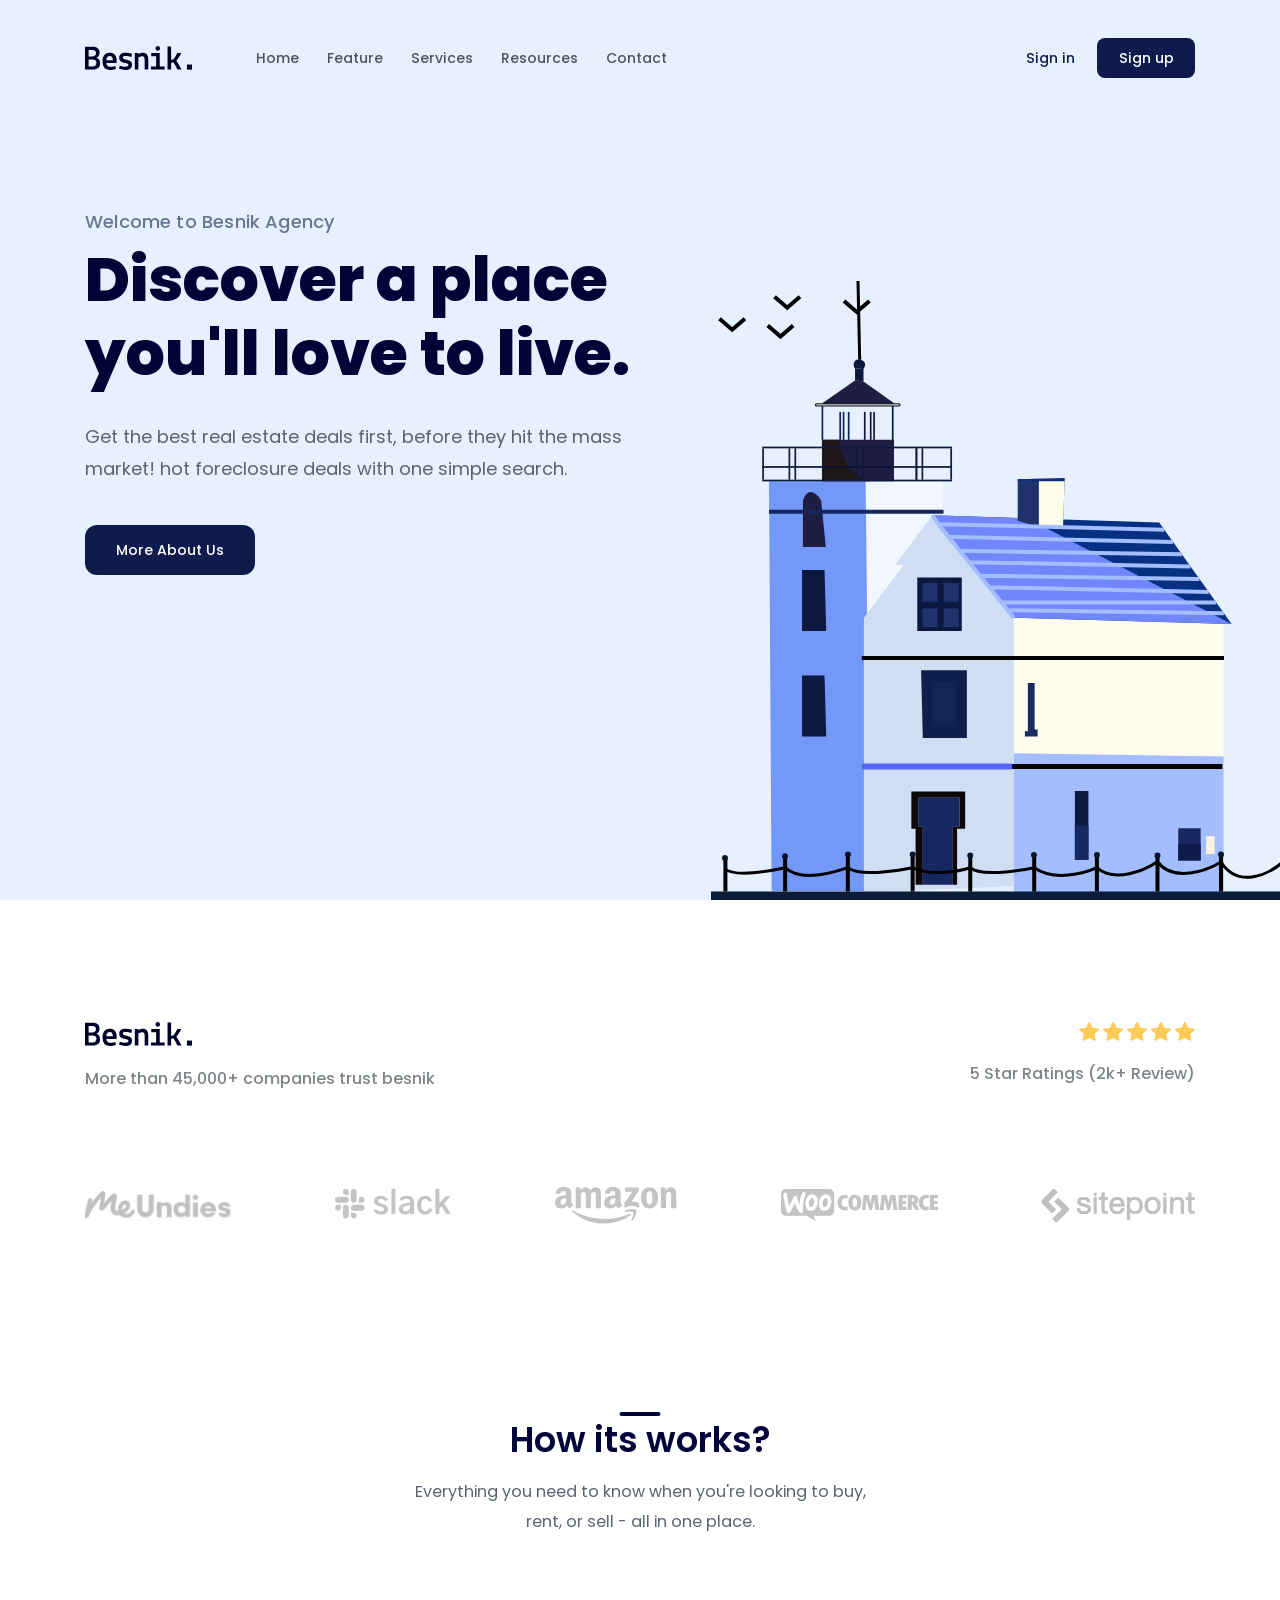
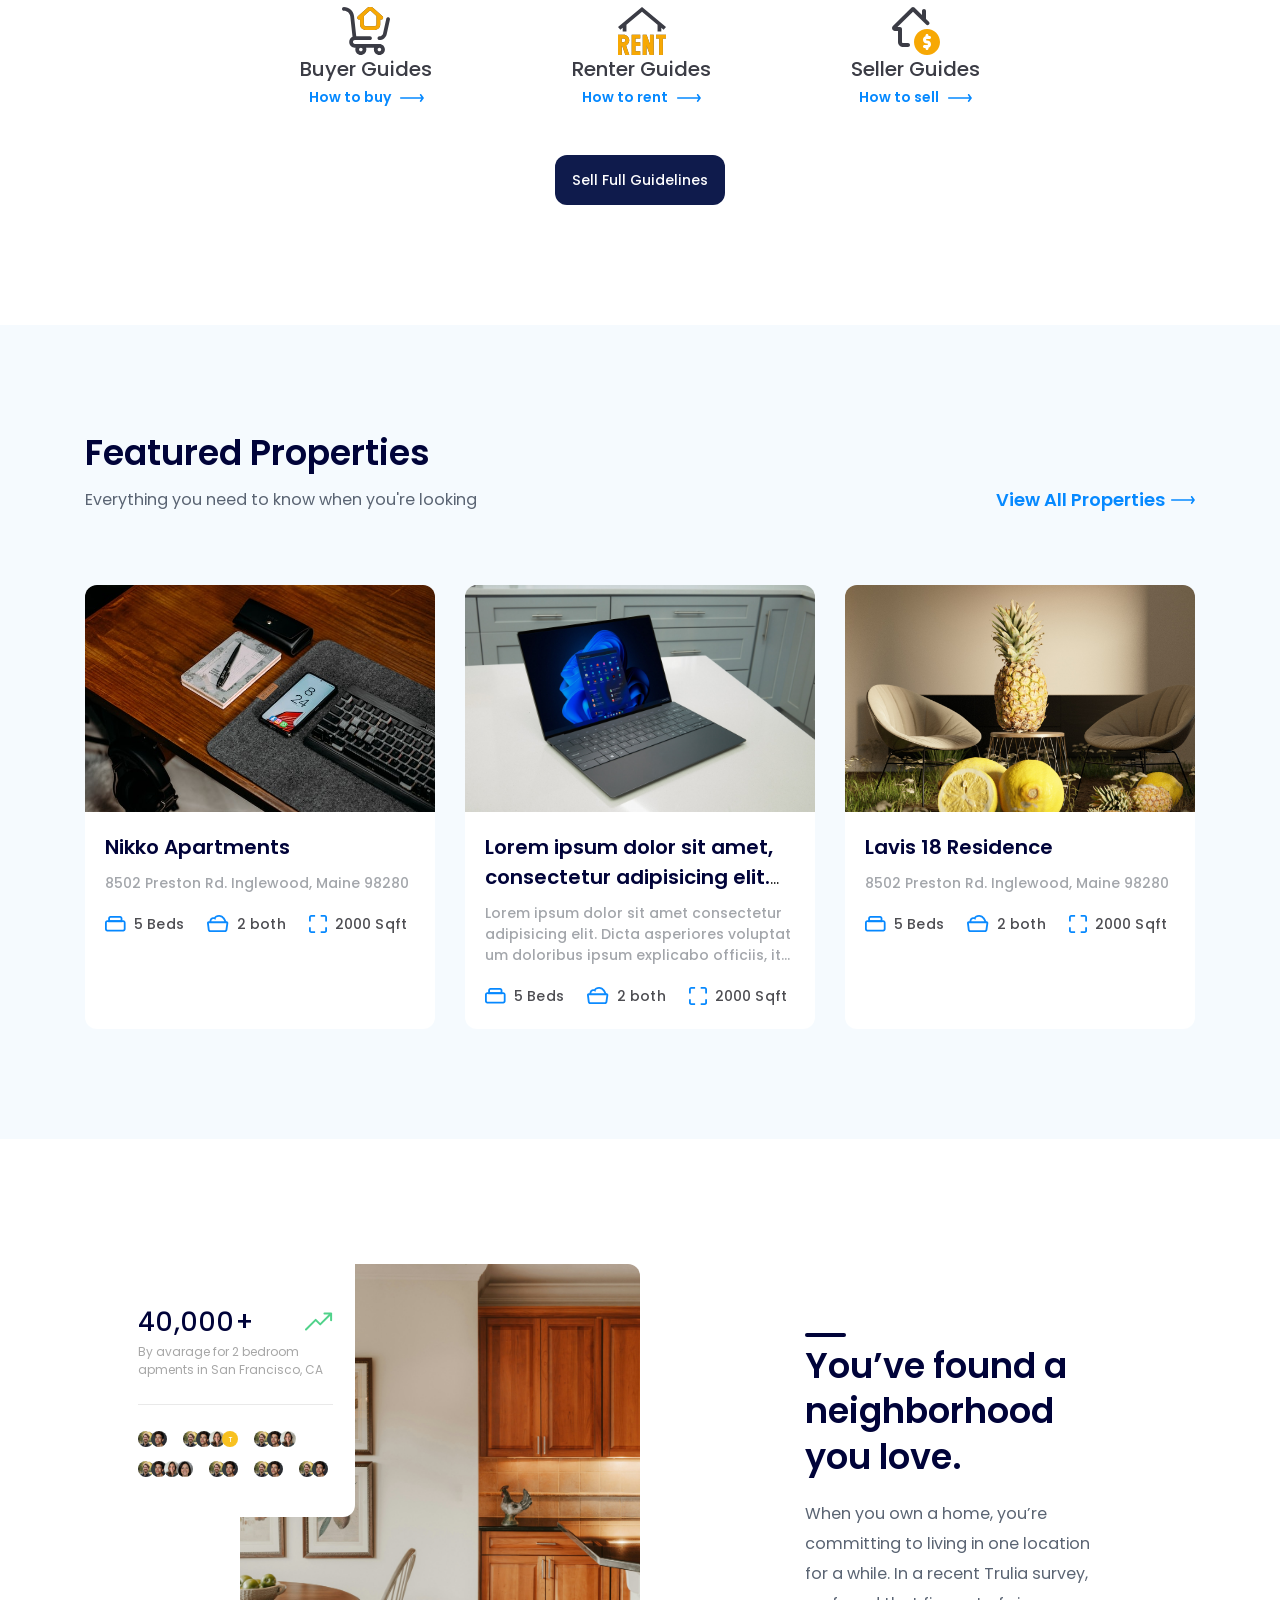
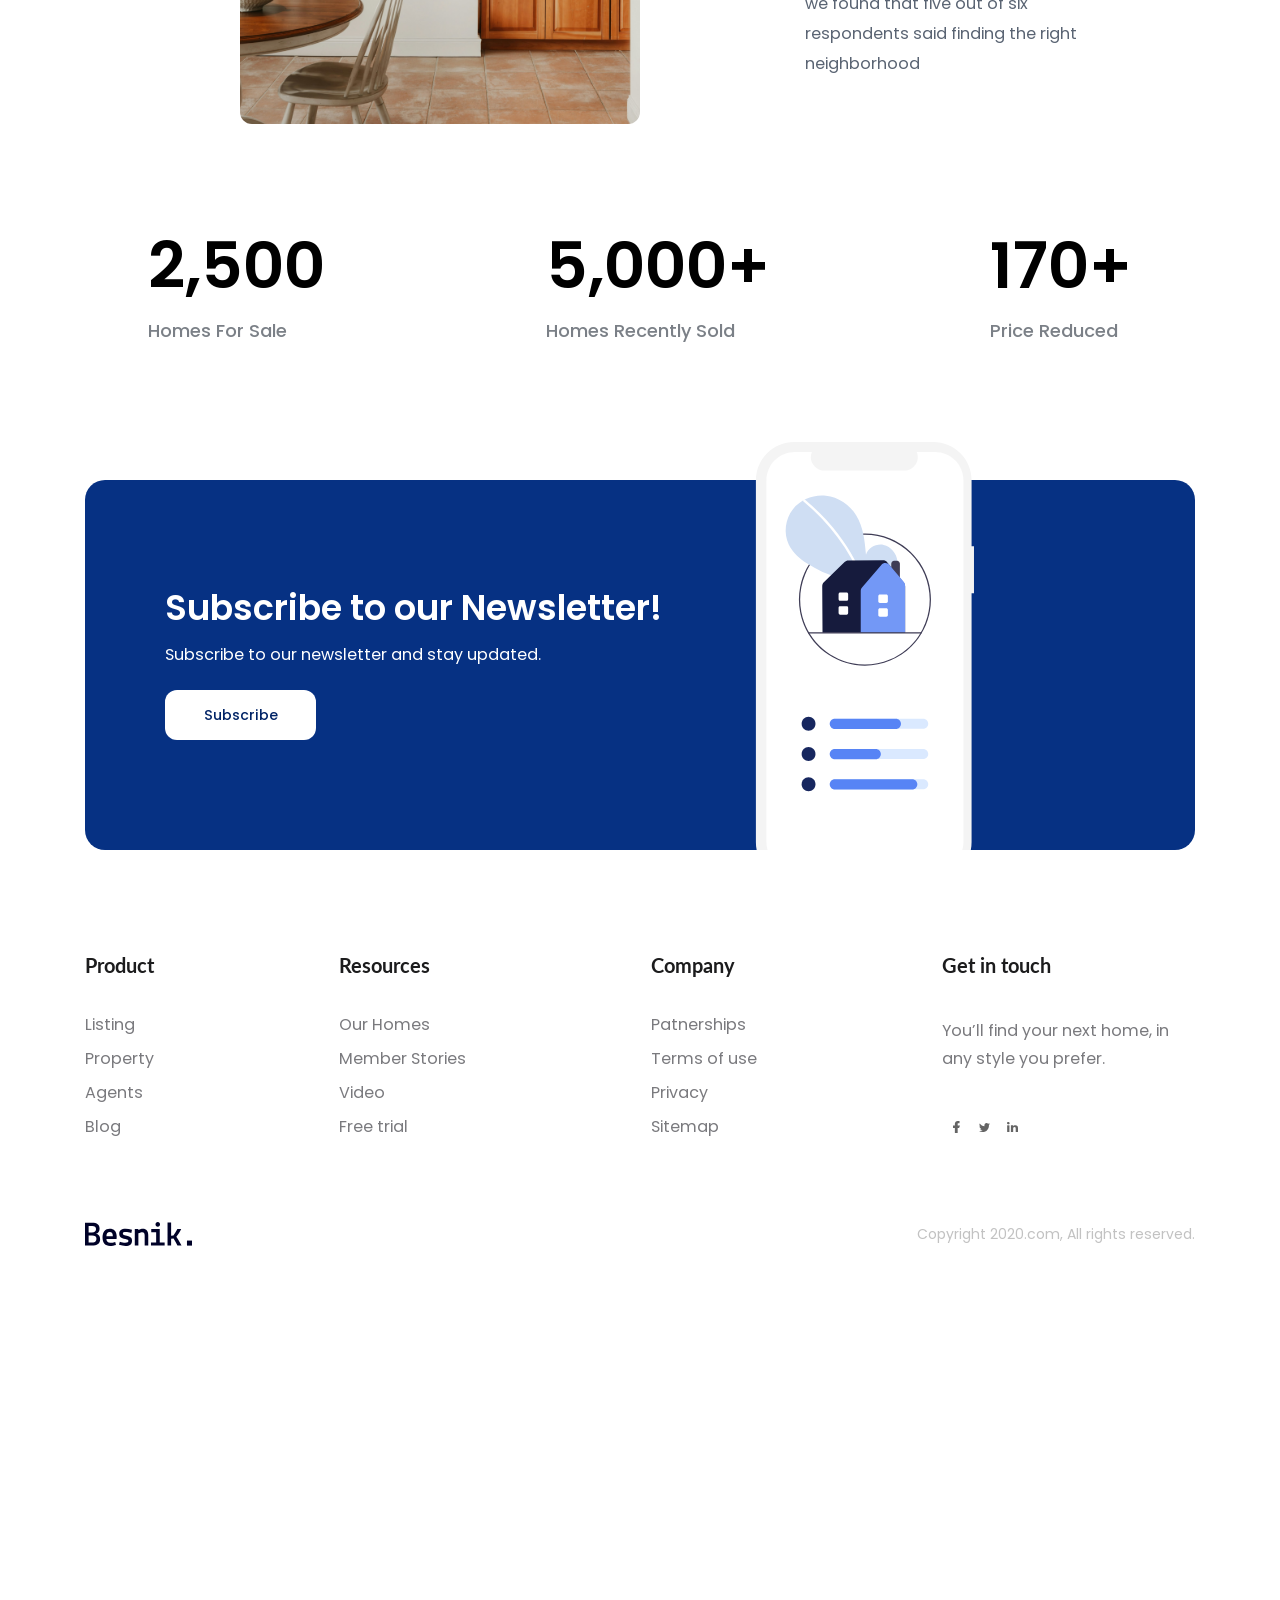
==== index.html @ ad868375 "first commit" ====
<!doctype html>
<html lang="en">
    <head>
        <meta charset="UTF-8" />
        <meta name="viewport" content="width=device-width, initial-scale=1.0" />
        <title>F8 Project 01</title>
        <link rel="stylesheet" href="./asset/css/reset.css" />
        <link rel="stylesheet" href="./asset/fonts/stylesheet.css" />

        <!-- Embed font -->
        <link rel="preconnect" href="https://fonts.googleapis.com" />
        <link rel="preconnect" href="https://fonts.gstatic.com" crossorigin />
        <link
            href="https://fonts.googleapis.com/css2?family=Lato:wght@400;700&display=swap"
            rel="stylesheet"
        />
        <!-- Style -->
        <link rel="stylesheet" href="./asset/css/style.css" />
    </head>
    <body>
        <main style="height: 10000px">
            <!-- Header -->
            <header class="header">
                <div class="content">
                    <nav class="navbar">
                        <!-- Logo -->
                        <img src="./asset/img/logo.svg" alt="Besnik." />
                        <!-- Navigation -->
                        <ul>
                            <li><a href="!#">Home</a></li>
                            <li><a href="!#">Feature</a></li>
                            <li><a href="!#">Services</a></li>
                            <li><a href="!#">Resources</a></li>
                            <li><a href="!#">Contact</a></li>
                        </ul>
                        <!--Action -->
                        <div class="action">
                            <a href="!#" class="action-link">Sign in</a>
                            <a href="!#" class="btn action-btn">Sign up</a>
                        </div>
                    </nav>

                    <div class="hero">
                        <div class="info">
                            <p class="sub-title">Welcome to Besnik Agency</p>
                            <h1 class="title">
                                Discover a place you'll love to live.
                            </h1>
                            <p class="desc">
                                Get the best real estate deals first, before
                                they hit the mass market! hot foreclosure deals
                                with one simple search.
                            </p>
                            <a href="!#" class="btn hero-cta">More About Us</a>
                        </div>
                        <img
                            src="./asset/img/hero-img.svg"
                            alt="Discover a place you'll love to live."
                            class="hero-img"
                        />
                    </div>
                </div>
            </header>
            <!-- Clients -->
            <div class="clients">
                <div class="content">
                    <div class="row">
                        <img src="./asset/img/logo.svg" alt="Besnik" />
                        <!-- Start -->
                        <div class="start">
                            <img src="/asset/img/Star.svg" alt="Star" />
                        </div>
                    </div>

                    <div class="row row-desc">
                        <p class="desc">
                            More than 45,000+ companies trust besnik
                        </p>
                        <p class="desc">5 Star Ratings (2k+ Review)</p>
                    </div>
                    <div class="images">
                        <img src="asset/img/client-1.svg" alt="Client 1" />
                        <img src="asset/img/client-2.svg" alt="Client 2" />
                        <img src="asset/img/client-3.svg" alt="Client 3" />
                        <img src="asset/img/client-4.svg" alt="Client 4" />
                        <img src="asset/img/client-5.svg" alt="Client 5" />
                    </div>
                </div>
            </div>

            <!--Guide -->
            <div class="guide">
                <div class="content">
                    <h2 class="sub-title">How its works?</h2>
                    <p class="desc">
                        Everything you need to know when you're looking to buy,
                        rent, or sell - all in one place.
                    </p>
                </div>
                <!-- List-guide -->
                <ul class="list-guide">
                    <li class="guide-item">
                        <img src="./asset/img/buyer.svg" alt="" class="icon" />
                        <h3 class="title">Buyer Guides</h3>
                        <a href="!#" class="link">
                            <span>How to buy</span>
                            <img
                                src="./asset/img/arrow-right.svg"
                                alt="Arrow Right"
                                class="arrow"
                            />
                        </a>
                    </li>
                    <li class="guide-item">
                        <img src="./asset/img/renter.svg" alt="" class="icon" />
                        <h3 class="title">Renter Guides</h3>
                        <a href="!#" class="link">
                            <span>How to rent</span>
                            <img
                                src="./asset/img/arrow-right.svg"
                                alt="Arrow Right"
                                class="arrow"
                            />
                        </a>
                    </li>
                    <li class="guide-item">
                        <img src="./asset/img/seller.svg" alt="" class="icon" />
                        <h3 class="title">Seller Guides</h3>
                        <a href="!#" class="link">
                            <span>How to sell</span>
                            <img
                                src="./asset/img/arrow-right.svg"
                                alt="Arrow Right"
                                class="arrow"
                            />
                        </a>
                    </li>
                </ul>
                <div class="guide-cta">
                    <div class="btn">Sell Full Guidelines</div>
                </div>
            </div>

            <!-- Featured -->
            <div class="featured">
                <div class="content">
                    <header>
                        <h2 class="sub-title">Featured Properties</h2>
                        <div class="row">
                            <div class="desc">
                                <p>
                                    Everything you need to know when you're
                                    looking
                                </p>
                            </div>
                            <a href="" class="link">
                                <span>View All Properties</span>
                                <img
                                    src="./asset/img/arrow-right.svg"
                                    alt=""
                                    class="arrow"
                                />
                            </a>
                        </div>
                    </header>

                    <div class="list">
                        <!-- Featured item 1 -->
                        <div class="item">
                            <a href="!#" alt="">
                                <img
                                    src="./asset/img/featured-1.jpg"
                                    alt="Nikko Apartments"
                                    class="thumb"
                                />
                            </a>
                            <div class="body">
                                <h3 class="title">
                                    <a href="!#" alt="">Nikko Apartments</a>
                                </h3>
                                <p class="desc">
                                    8502 Preston Rd. Inglewood, Maine 98280
                                </p>
                                <div class="info">
                                    <img
                                        src="./asset/img/icon1.svg"
                                        alt="Icon"
                                        class="icon"
                                    />
                                    <span class="label">5 Beds</span>
                                    <img
                                        src="./asset/img/icon2.svg"
                                        alt="Icon"
                                        class="icon"
                                    />
                                    <span class="label">2 both</span>
                                    <img
                                        src="./asset/img/icon3.svg"
                                        alt="Icon"
                                        class="icon"
                                    />
                                    <span class="label">2000 Sqft</span>
                                </div>
                            </div>
                        </div>

                        <!-- Featured item 2 -->
                        <div class="item">
                            <a href="!#" alt="">
                                <img
                                    src="./asset/img/featured-2.jpg"
                                    alt="CouCou Homestead"
                                    class="thumb"
                                />
                            </a>
                            <div class="body">
                                <h3 class="title line-clamp">
                                    <a href="!#" alt=""
                                        >Lorem ipsum dolor sit amet, consectetur
                                        adipisicing elit. Quia quis odio sequi
                                        consequuntur dolores expedita commodi
                                        adipisci blanditiis, ipsam dolore.</a
                                    >
                                </h3>
                                <p
                                    class="desc line-clamp"
                                    style="--line-clamp: 3"
                                >
                                    Lorem ipsum dolor sit amet consectetur
                                    adipisicing elit. Dicta asperiores
                                    voluptatum doloribus ipsum explicabo
                                    officiis, itaque hic corrupti aliquam dolor
                                    nisi voluptate exercitationem deleniti iure
                                    reiciendis, placeat expedita culpa! Cum.
                                </p>
                                <div class="info">
                                    <img
                                        src="./asset/img/icon1.svg"
                                        alt="Icon"
                                        class="icon"
                                    />
                                    <span class="label">5 Beds</span>
                                    <img
                                        src="./asset/img/icon2.svg"
                                        alt="Icon"
                                        class="icon"
                                    />
                                    <span class="label">2 both</span>
                                    <img
                                        src="./asset/img/icon3.svg"
                                        alt="Icon"
                                        class="icon"
                                    />
                                    <span class="label">2000 Sqft</span>
                                </div>
                            </div>
                        </div>

                        <!-- Featured item 3 -->
                        <div class="item">
                            <a href="!#" alt="">
                                <img
                                    src="./asset/img/featured-3.jpg"
                                    alt="Lavis 18 Residence"
                                    class="thumb"
                                />
                            </a>
                            <div class="body">
                                <h3 class="title">
                                    <a href="!#" alt="">Lavis 18 Residence</a>
                                </h3>
                                <p class="desc">
                                    8502 Preston Rd. Inglewood, Maine 98280
                                </p>
                                <div class="info">
                                    <img
                                        src="./asset/img/icon1.svg"
                                        alt="Icon"
                                        class="icon"
                                    />
                                    <span class="label">5 Beds</span>
                                    <img
                                        src="./asset/img/icon2.svg"
                                        alt="Icon"
                                        class="icon"
                                    />
                                    <span class="label">2 both</span>
                                    <img
                                        src="./asset/img/icon3.svg"
                                        alt="Icon"
                                        class="icon"
                                    />
                                    <span class="label">2000 Sqft</span>
                                </div>
                            </div>
                        </div>
                    </div>
                </div>
            </div>

            <!-- Stats -->
            <div class="stats">
                <div class="content">
                    <div class="row">
                        <div class="img-block">
                            <img
                                src="./asset/img/stat-img.jpg"
                                alt="You’ve found a neighborhood you love."
                                class="image"
                            />
                            <!-- Trend -->
                            <div class="start-trend">
                                <div class="row">
                                    <strong class="value">40,000+</strong>
                                    <img
                                        src="./asset/img/arrow-trend-up.svg"
                                        alt=""
                                        class="icon"
                                    />
                                </div>
                                <p class="desc">
                                    By avarage for 2 bedroom apments in San
                                    Francisco, CA
                                </p>
                                <div class="seperate"></div>
                                <div class="avatar-block">
                                    <div class="avatar-group">
                                        <img
                                            src="./asset/img/avatar1.jpg"
                                            alt=""
                                            class="avatar"
                                        />
                                        <img
                                            src="./asset/img/avatar2.jpg"
                                            alt=""
                                            class="avatar"
                                        />
                                    </div>
                                    <div class="avatar-group">
                                        <img
                                            src="./asset/img/avatar1.jpg"
                                            alt=""
                                            class="avatar"
                                        />
                                        <img
                                            src="./asset/img/avatar2.jpg"
                                            alt=""
                                            class="avatar"
                                        />
                                        <img
                                            src="./asset/img/avatar3.jpg"
                                            alt=""
                                            class="avatar"
                                        />
                                        <div class="avatar avatar-1">
                                            <span>T</span>
                                        </div>
                                    </div>
                                    <div class="avatar-group">
                                        <img
                                            src="./asset/img/avatar1.jpg"
                                            alt=""
                                            class="avatar"
                                        />
                                        <img
                                            src="./asset/img/avatar2.jpg"
                                            alt=""
                                            class="avatar"
                                        />
                                        <img
                                            src="./asset/img/avatar3.jpg"
                                            alt=""
                                            class="avatar"
                                        />
                                    </div>
                                    <div class="avatar-group">
                                        <img
                                            src="./asset/img/avatar1.jpg"
                                            alt=""
                                            class="avatar"
                                        />
                                        <img
                                            src="./asset/img/avatar2.jpg"
                                            alt=""
                                            class="avatar"
                                        />
                                        <img
                                            src="./asset/img/avatar3.jpg"
                                            alt=""
                                            class="avatar"
                                        />
                                        <img
                                            src="./asset/img/avatar4.jpg"
                                            alt=""
                                            class="avatar"
                                        />
                                    </div>
                                    <div class="avatar-group">
                                        <img
                                            src="./asset/img/avatar1.jpg"
                                            alt=""
                                            class="avatar"
                                        />
                                        <img
                                            src="./asset/img/avatar2.jpg"
                                            alt=""
                                            class="avatar"
                                        />
                                    </div>
                                    <div class="avatar-group">
                                        <img
                                            src="./asset/img/avatar1.jpg"
                                            alt=""
                                            class="avatar"
                                        />
                                        <img
                                            src="./asset/img/avatar2.jpg"
                                            alt=""
                                            class="avatar"
                                        />
                                    </div>
                                    <div class="avatar-group">
                                        <img
                                            src="./asset/img/avatar1.jpg"
                                            alt=""
                                            class="avatar"
                                        />
                                        <img
                                            src="./asset/img/avatar2.jpg"
                                            alt=""
                                            class="avatar"
                                        />
                                    </div>
                                </div>
                            </div>
                        </div>

                        <div class="info">
                            <h2 class="sub-title">
                                You’ve found a neighborhood you love.
                            </h2>
                            <p class="desc">
                                When you own a home, you’re committing to living
                                in one location for a while. In a recent Trulia
                                survey, we found that five out of six
                                respondents said finding the right neighborhood
                            </p>
                        </div>
                    </div>
                    <div class="row row-qty">
                        <div class="qty-item">
                            <strong class="qty">2,500</strong>
                            <p class="qty-desc">Homes For Sale</p>
                        </div>
                        <div class="qty-item">
                            <strong class="qty">5,000+</strong>
                            <p class="qty-desc">Homes Recently Sold</p>
                        </div>
                        <div class="qty-item">
                            <strong class="qty">170+</strong>
                            <p class="qty-desc">Price Reduced</p>
                        </div>
                    </div>
                </div>
            </div>

            <!-- Subcription -->
            <div class="subcription">
                <div class="content">
                    <div class="body">
                        <div class="info">
                            <h2 class="sub-title line-clamp">
                                Subscribe to our Newsletter!
                            </h2>
                            <p class="desc line-clamp" style="--line-clamp: 3">
                                Subscribe to our newsletter and stay updated.
                            </p>
                            <a href="" alt="Subscribe" class="btn">Subscribe</a>
                        </div>
                        <img
                            src="./asset/img/newletter.svg"
                            alt=""
                            class="image"
                        />
                    </div>
                </div>
            </div>

            <!-- Footer  -->
            <footer class="footer">
                <div class="content">
                    <div class="row row-top">
                        <div class="column">
                            <h3 class="heading">Product</h3>
                            <ul class="list">
                                <li class="item">
                                    <a href="!#">Listing</a>
                                </li>
                                <li class="item">
                                    <a href="!#">Property</a>
                                </li>
                                <li class="item">
                                    <a href="!#">Agents</a>
                                </li>
                                <li class="item">
                                    <a href="!#">Blog</a>
                                </li>
                            </ul>
                        </div>
                        <div class="column">
                            <h3 class="heading">Resources</h3>
                            <ul class="list">
                                <li class="item">
                                    <a href="!#">Our Homes</a>
                                </li>
                                <li class="item">
                                    <a href="!#">Member Stories</a>
                                </li>
                                <li class="item">
                                    <a href="!#">Video</a>
                                </li>
                                <li class="item">
                                    <a href="!#">Free trial</a>
                                </li>
                            </ul>
                        </div>
                        <div class="column">
                            <h3 class="heading">Company</h3>
                            <ul class="list">
                                <li class="item">
                                    <a href="!#">Patnerships</a>
                                </li>
                                <li class="item">
                                    <a href="!#">Terms of use</a>
                                </li>
                                <li class="item">
                                    <a href="!#">Privacy</a>
                                </li>
                                <li class="item">
                                    <a href="!#">Sitemap</a>
                                </li>
                            </ul>
                        </div>
                        <div class="column">
                            <h3 class="heading">Get in touch</h3>
                            <p class="desc">
                                You’ll find your next home, in any style you
                                prefer.
                            </p>
                            <div class="social">
                                <a href="!#" class="social-link">
                                    <img
                                        src="./asset/img/social-link-1.svg"
                                        alt=""
                                    />
                                </a>
                                <a href="!#" class="social-link">
                                    <img
                                        src="./asset/img/social-link-2.svg"
                                        alt=""
                                    />
                                </a>
                                <a href="!#" class="social-link">
                                    <img
                                        src="./asset/img/social-link-3.svg"
                                        alt=""
                                    />
                                </a>
                            </div>
                        </div>
                    </div>
                    <div class="row row-bottom">
                        <img src="./asset/img/logo.svg" alt="" class="logo" />
                        <p class="copy-right">
                            Copyright 2020.com, All rights reserved.
                        </p>
                    </div>
                </div>
            </footer>
        </main>
    </body>
</html>
---- asset/fonts/stylesheet.css ----
/* =============Poppins================== */
@font-face {
    font-family: 'Poppins';
    src: url('Poppins/Poppins-Bold.woff2') format('woff2'),
        url('Poppins/Poppins-Bold.woff') format('woff');
    font-weight: bold;
    font-style: normal;
    font-display: swap;
}

@font-face {
    font-family: 'Poppins';
    src: url('Poppins/Poppins-Black.woff2') format('woff2'),
        url('Poppins/Poppins-Black.woff') format('woff');
    font-weight: 900;
    font-style: normal;
    font-display: swap;
}

@font-face {
    font-family: 'Poppins';
    src: url('Poppins/Poppins-BlackItalic.woff2') format('woff2'),
        url('Poppins/Poppins-BlackItalic.woff') format('woff');
    font-weight: 900;
    font-style: italic;
    font-display: swap;
}

@font-face {
    font-family: 'Poppins';
    src: url('Poppins/Poppins-BoldItalic.woff2') format('woff2'),
        url('Poppins/Poppins-BoldItalic.woff') format('woff');
    font-weight: bold;
    font-style: italic;
    font-display: swap;
}

@font-face {
    font-family: 'Poppins';
    src: url('Poppins/Poppins-ExtraBold.woff2') format('woff2'),
        url('Poppins/Poppins-ExtraBold.woff') format('woff');
    font-weight: bold;
    font-style: normal;
    font-display: swap;
}

@font-face {
    font-family: 'Poppins';
    src: url('Poppins/Poppins-ExtraBoldItalic.woff2') format('woff2'),
        url('Poppins/Poppins-ExtraBoldItalic.woff') format('woff');
    font-weight: bold;
    font-style: italic;
    font-display: swap;
}

@font-face {
    font-family: 'Poppins';
    src: url('Poppins/Poppins-ExtraLight.woff2') format('woff2'),
        url('Poppins/Poppins-ExtraLight.woff') format('woff');
    font-weight: 200;
    font-style: normal;
    font-display: swap;
}

@font-face {
    font-family: 'Poppins';
    src: url('Poppins/Poppins-Italic.woff2') format('woff2'),
        url('Poppins/Poppins-Italic.woff') format('woff');
    font-weight: normal;
    font-style: italic;
    font-display: swap;
}

@font-face {
    font-family: 'Poppins';
    src: url('Poppins/Poppins-ExtraLightItalic.woff2') format('woff2'),
        url('Poppins/Poppins-ExtraLightItalic.woff') format('woff');
    font-weight: 200;
    font-style: italic;
    font-display: swap;
}

@font-face {
    font-family: 'Poppins';
    src: url('Poppins/Poppins-Light.woff2') format('woff2'),
        url('Poppins/Poppins-Light.woff') format('woff');
    font-weight: 300;
    font-style: normal;
    font-display: swap;
}

@font-face {
    font-family: 'Poppins';
    src: url('Poppins/Poppins-Medium.woff2') format('woff2'),
        url('Poppins/Poppins-Medium.woff') format('woff');
    font-weight: 500;
    font-style: normal;
    font-display: swap;
}

@font-face {
    font-family: 'Poppins';
    src: url('Poppins/Poppins-LightItalic.woff2') format('woff2'),
        url('Poppins/Poppins-LightItalic.woff') format('woff');
    font-weight: 300;
    font-style: italic;
    font-display: swap;
}

@font-face {
    font-family: 'Poppins';
    src: url('Poppins/Poppins-MediumItalic.woff2') format('woff2'),
        url('Poppins/Poppins-MediumItalic.woff') format('woff');
    font-weight: 500;
    font-style: italic;
    font-display: swap;
}

@font-face {
    font-family: 'Poppins';
    src: url('Poppins/Poppins-Regular.woff2') format('woff2'),
        url('Poppins/Poppins-Regular.woff') format('woff');
    font-weight: normal;
    font-style: normal;
    font-display: swap;
}

@font-face {
    font-family: 'Poppins';
    src: url('Poppins/Poppins-SemiBold.woff2') format('woff2'),
        url('Poppins/Poppins-SemiBold.woff') format('woff');
    font-weight: 600;
    font-style: normal;
    font-display: swap;
}

@font-face {
    font-family: 'Poppins';
    src: url('Poppins/Poppins-SemiBoldItalic.woff2') format('woff2'),
        url('Poppins/Poppins-SemiBoldItalic.woff') format('woff');
    font-weight: 600;
    font-style: italic;
    font-display: swap;
}

@font-face {
    font-family: 'Poppins';
    src: url('Poppins/Poppins-Thin.woff2') format('woff2'),
        url('Poppins/Poppins-Thin.woff') format('woff');
    font-weight: 100;
    font-style: normal;
    font-display: swap;
}

@font-face {
    font-family: 'Poppins';
    src: url('Poppins/Poppins-ThinItalic.woff2') format('woff2'),
        url('Poppins/Poppins-ThinItalic.woff') format('woff');
    font-weight: 100;
    font-style: italic;
    font-display: swap;
}
---- asset/css/style.css ----
*{
    box-sizing: border-box;
}
:root {
    --primary-color:#0F1B4C;
}
html{
    font-size: 62.5%;
}
body{
    font-size: 1.6rem;
    font-family: Poppins, sans-serif;
}

/* Common */
.line-clamp {
    display: -webkit-box;
    -webkit-line-clamp: var(--line-clamp, 2);
    -webkit-box-orient: vertical;
    overflow: hidden;       
}
a {
    text-decoration: none;
}
.content{
    width: 1110px;
    max-width:calc(100% - 48px);
    margin-left:auto;
    margin-right: auto;
}
.btn{
    display:inline-block;
    min-width: 98px;
    padding: 18px 16px;
    border-radius: 12px;
    background: var(--primary-color);
    font-size:1.4rem;
    font-weight: 500;
    text-align: center;
    color:#fff;

}
.btn:hover{
    opacity: 0.9;
}
/*============= Header================== */
.header{
    position: relative;
    background-color: #E6F0FF;
    height: 100vh;
}
.navbar{
    display: flex;
    align-items: center;
    padding-top: 38px;
}
.navbar ul {
    display: flex;
    margin-left: 50px;
}
.navbar .action{
    margin-left: auto;
}
.navbar ul a {
    color: #4F5361;
    font-size: 1.4rem;
    font-weight: 500;
    padding:0px 14px 8px;
}
.navbar ul a:hover {
    text-decoration: underline;
}
.navbar .action-link{
    color: var(--primary-color);
    font-size: 1.4rem;
    font-weight: 500;
}
.navbar .action-btn {
    padding: 13px 16px;
    margin-left: 18px;
    border-radius: 8px;
}
.hero{
    margin-top: 130px;
}
.hero .info{
    width: 51%;
}
.hero .sub-title{
    color: #687690;
    font-size: 1.8rem;
    font-weight: 500;
    line-height: 1.5;
    letter-spacing: 0.01em;
}
.hero .title{
    margin-top: 8px;
    color: #000336;
    font-size: 6.2rem;
    font-weight: 700;
    line-height: 1.19; /* 118.75% */
}
.hero .desc{
    margin-top: 30px;
    color: #5A6473;
    font-size: 1.8rem;
    font-weight: 400;
    line-height: 3.2rem;
}
.hero-cta{
    margin-top: 40px;
    min-width: 170px;
}
.hero-img {
    position: absolute;
    right: calc((100vw - 1110px) / 2 - 100px);
    bottom: 0;
}
/*=============Client================== */
.clients{
    margin-top: 79px;
    padding: 43px 0px 64px;
}
.clients .row{
    display: flex;
    justify-content: space-between;
}
.clients .desc {
    color: #7D8589;
    font-size: 1.6rem;
    font-weight: 500;
    line-height: 1.25;
}
.clients .row-desc p:first-child{
    margin-top: 23px;
}
.clients .row-desc p:last-child{
    margin-top: 18.15px;
}
.clients .images{
    display: flex;
    justify-content: space-between;
    align-items: center;    
    margin-top: 96px;
}

/*=============Guide================== */
.guide{
    margin-top: 40px;
    padding: 93px 0 79px;
}
.guide .sub-title{
    position: relative;
    color: #000339;
    text-align: center;
    font-size: 3.5rem;
    font-weight: 600;
    line-height: 1; /* 100% */
}
.guide .sub-title::before{
    content:"";
    position:absolute;
    top: -10px;
    left: 50%;
    transform: translateX(-50%);
    display:inline-block;
    width: 41px;
    height: 4px;
    border-radius: 12px;
    background: #000339;
}
.guide .desc{
    width: 459px;
    max-width: 100%;
    margin: 20px auto 0;
    color: #5A6473;
    text-align: center;
    font-size: 16px;
    font-weight: 400;
    line-height: 1.88;
}
.list-guide{
    display: flex;
    justify-content: center;
    margin-top: 70px;
}
.guide-item{
    margin: 0 70px;
    text-align:center;
}
.guide-item .title{
    color: #3B3C45;
    font-size: 2rem;
    font-weight: 500;
    line-height: 1.10; /* 110% */
}
.guide-item .link{
    display: inline-block;
    margin-top: 10px;
    color: #0689FF;
    font-size: 1.4rem;
    font-weight: 600;
}
.guide-item .arrow{
    margin-left: 6px;
}
.guide-cta{
    display: flex;
    justify-content: center;
    margin-top: 50px;
}
.guide-cta .btn{
    min-width: 170px;
}

/*=============Featured================== */
.featured{
    margin-top: 41px;
    padding: 110px 0 ;
    background-color: #F5FAFE;
}

.featured .sub-title{
    color: #000339;
    font-size: 3.5rem;
    font-weight: 600;
    line-height: 1; /* 100% */
}
.featured .row{
    display:flex;
    justify-content: space-between;
    margin-top: 15px;
}
.featured .desc{
    color: #5A6473;
    font-size: 1.6rem;
    font-weight: 400;
    line-height: 1.88; /* 187.5% */
}
.featured .link{
    display:flex;
    align-items: center;
    color: #0689FF;
    font-size: 1.8rem;
    font-weight: 600;
}
.featured .link .arrow{
    margin-left: 6px;
}
/*=============List of Featured================== */
.featured .list{
    display: flex;
    gap: 30px;
    margin-top: 70px;
}
.featured .item{
    flex: 1;
    background-color: #fff;
    border-radius: 12px;

}
.featured .item .thumb{
    width: 100%;
    height: 227px;
    object-fit: cover;
    border-top-left-radius: 12px;
    border-top-right-radius: 12px;
}
.featured .item .body{
    padding:17px 20px 24px;
}

.featured .item .title a{
    color: #000339;
    line-height: 1.5;
    font-size: 2rem;
    font-weight: 600;
}
.featured .item .desc{
    margin-top: 11px;
    color: #A3A6AB;
    font-size: 1.4rem;
    line-height:1.5;
    font-weight: 500;
    word-break: break-all;
}
.featured .item .info  {
    display: flex;
    align-items: center;
    margin-top: 21px;
}
.featured .item .icon{
    margin-left: 23px;
}
.featured .item .icon:first-child{
    margin-left: 0;
}
.featured .item .label{
    margin-left: 8px;
    color: #4D4D52;
    font-size: 1.4rem;
    font-weight: 500;
    letter-spacing: 0.14px;
}

/*=============Stats================== */
.stats{
    margin-top: 75px;
    padding: 50px 0;
}
.stats .content{
    width: 1048px;
}
.stats .row{
    display: flex;
    
}
.stats .img-block, .stats .info{
    width: 50%; 
}
.stats .img-block{
    position:relative;
}
.stats .start-trend{
    position:absolute;
    top:0;
    left:0;
    width: 239px;
    padding: 45px 22px 40px;
    border-radius: 0 0 12px 12px;
    background-color: #fff;
}
.stats .start-trend .value{
    color: #000339;
    font-size: 2.6rem;
    font-weight: 500;
    letter-spacing: 0.26px;
}
.start-trend .icon{
    margin-left: auto;
}

.start-trend .desc{
    margin-top: 8px;
    color: #A7A7A7;
    font-size: 1.2rem;
    font-weight: 400;
    line-height: 1.5; /* 150% */
}
.start-trend .seperate {
    margin-top: 25px;
    background: #E9E9E9;
    height: 1.2px;
}

.stats .avatar-block {
    display: flex;
    flex-wrap: wrap;
    gap: 14px 16px;
    margin-top: 26px;
}
.stats .avatar-group{
    display: flex;
}
.stats .avatar{
    width: 16px;
    height: 16px;
    margin-left: -3px;
    object-fit: cover;
    border-radius: 50%;
}
.stats .avatar:first-child{
    margin-left: 0;
}
.stats .avatar-1{
    display: flex;
    align-items: center;
    justify-content: center;
    background-color: #F8C120;
    color: #FFF;
    text-align: center;
    font-size: 0.7rem;
    font-weight: 450;
    letter-spacing: -0.145px;
}

.stats .info{
    padding: 79px 0 0 165px;
}
.stats .img-block .image{  
    display: block;
    margin-left: auto;
    width: 400px;
    height: 460px;
    border-radius: 12px;
    object-fit: cover;
}
.stats .sub-title{
    position: relative;
    width: 269px;
    color: #000339;
    font-size: 3.5rem;
    font-weight: 600;
    line-height: 1.29; /* 128.571% */
}
.stats .sub-title::before{
    content:"";
    position: absolute;
    top:-10px;
    bottom: 0;
    display: block;
    width: 41px;
    height: 4px;
    background-color: #000339;
    border-radius: 12px;
    
}
.stats .info .desc{
    width: 309px;
    margin-top: 20px;
    color: #5A6473;
    font-size: 1.6rem;
    font-weight: 400;
    line-height: 1.88; /* 187.5% */
}
.stats .row-qty{
    margin-top: 110px;
    padding: 0 32px;
    justify-content: space-between;
}
.row-qty .qty{
    color: #000;
    font-size: 6.4rem;
    font-weight: 600;
}
.row-qty .qty-desc{
    margin-top: 24px;
    color: #7B8087;
    font-size: 1.8rem;
    font-weight: 500;
}

/*=============Subcription================== */
.subcription{
    margin-top: 90px;
}
.subcription .body{
    position: relative;
    display:flex;
    align-items: center;
    height: 370px;
    border-radius: 20px;
    background: #063183;
}
.subcription .info{
    width: 679px;
    padding:0 80px;
}
.subcription .sub-title{
    color: #FFF;
    font-size: 3.5rem;
    font-weight: 600;
}
.subcription .info .desc{
    color: #FFF;
    margin: 15px 0px 20px 0px;
    font-size: 1.6rem;
    font-weight: 400;
    line-height: 1.88; /* 187.5% */
}
.subcription .btn{
    min-width: 151px;
    border-radius: 12px;
    background: #FFF;
    color:#002366;
}
.subcription .image{
    position: absolute;
    right: 221px;
    bottom: 0;
}
/*=============Footer================== */
.footer{
    margin-top: 55px;
    padding: 50px 0 58px;

}
.footer .row{
    display: flex;

}
.footer .row-top{
    gap:185px;
}
.footer .heading{
    font-family: 'Lato', sans-serif;
    color: #1C1C1D;
    font-size: 2rem;
    font-weight: 700;
}
.footer .list, .footer .desc{
    margin-top: 42px;
}
.footer .item{
    margin-top: 18px;

}
.footer .list .item a, 
.footer .desc{
    white-space: nowrap;
    color: #7A7A7E;
    font-size: 1.6rem;
    font-weight: 400;
}
.footer .desc{
    white-space: normal;
    line-height: 1.75; /* 175% */

}
.footer .social{
    display: flex;
    margin-top: 40px;

}
.footer .social-link{
    display: flex;
    align-items: center;
    justify-content: center;
    width: 28px;
    height: 28px;
    border-radius: 4px;
}
.footer .social-link:hover{
    background:#ebebeb;
}
.footer .row-bottom{
    margin-top: 81px;   
    display: flex;
    align-items: center;
    justify-content: space-between;
}
.footer .copy-right{
    color: #C2C2C2;
    font-size: 1.4rem;
    font-weight: 400;
}
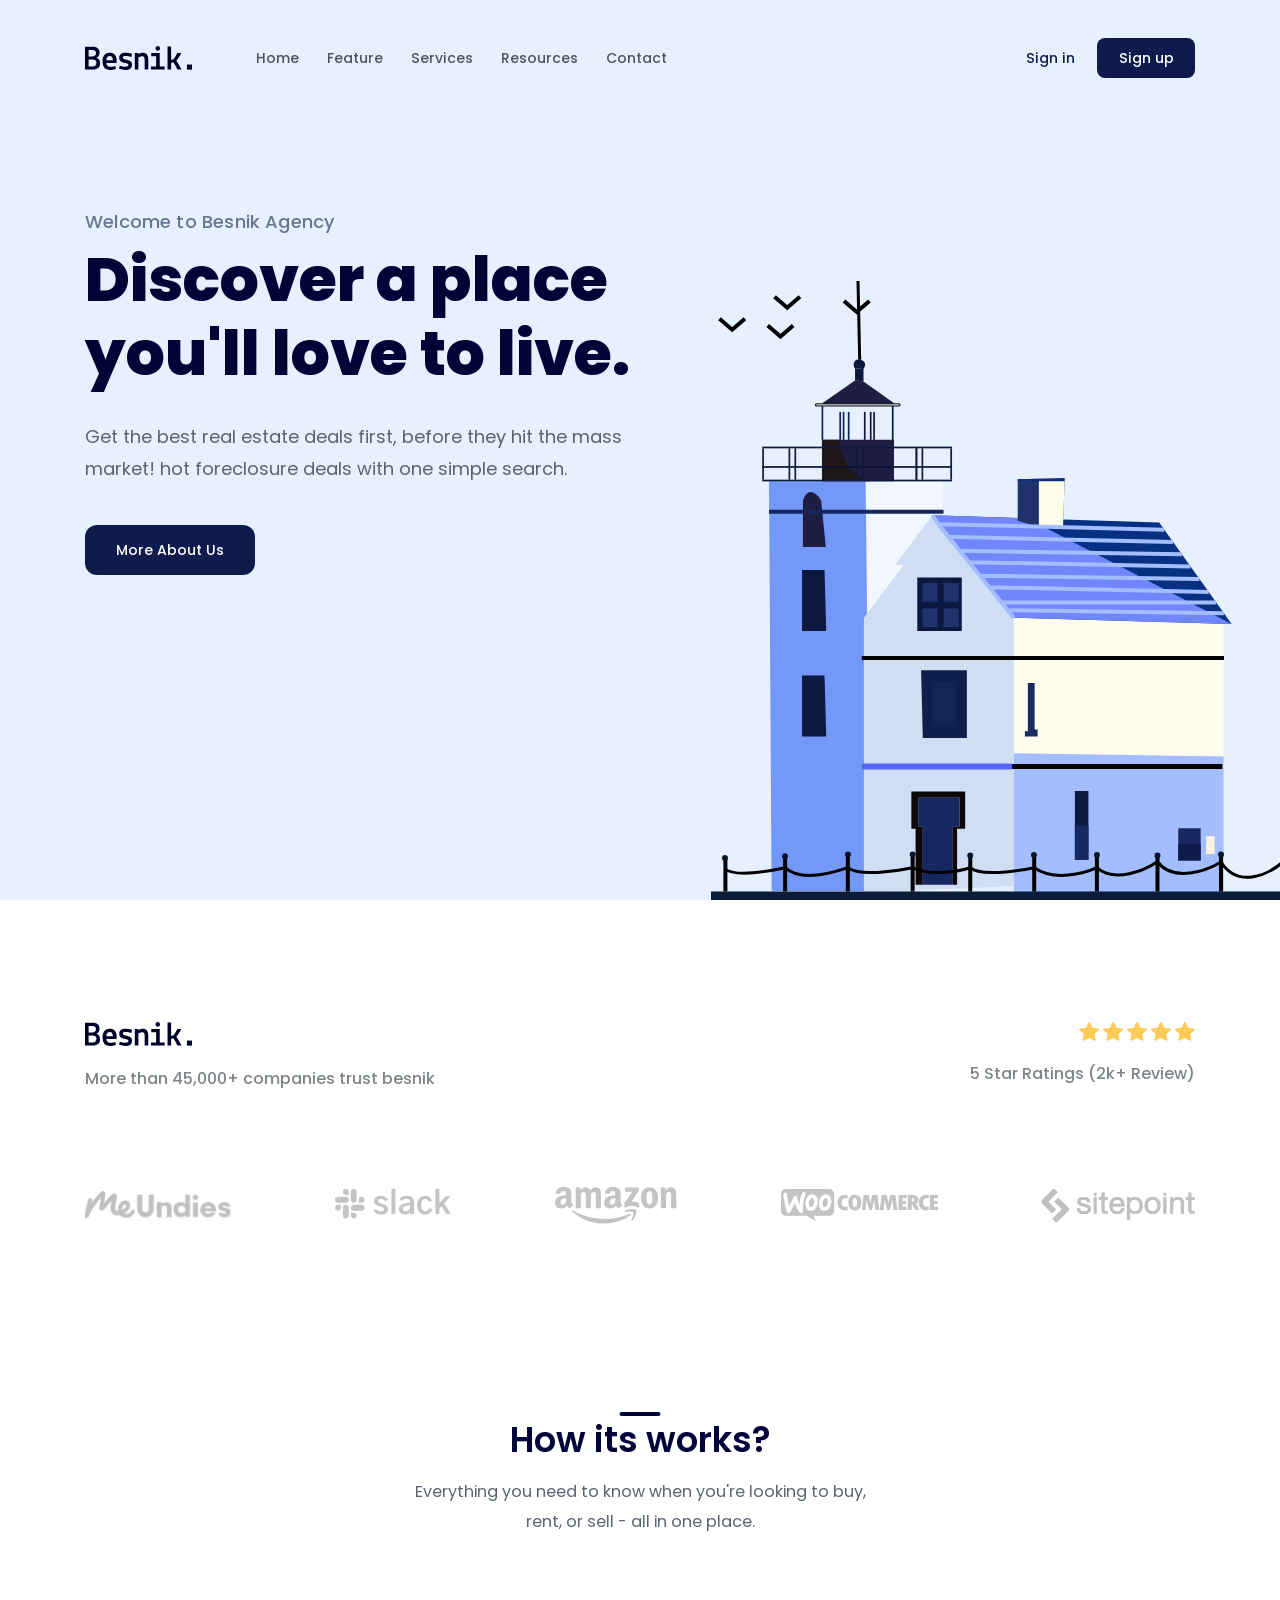
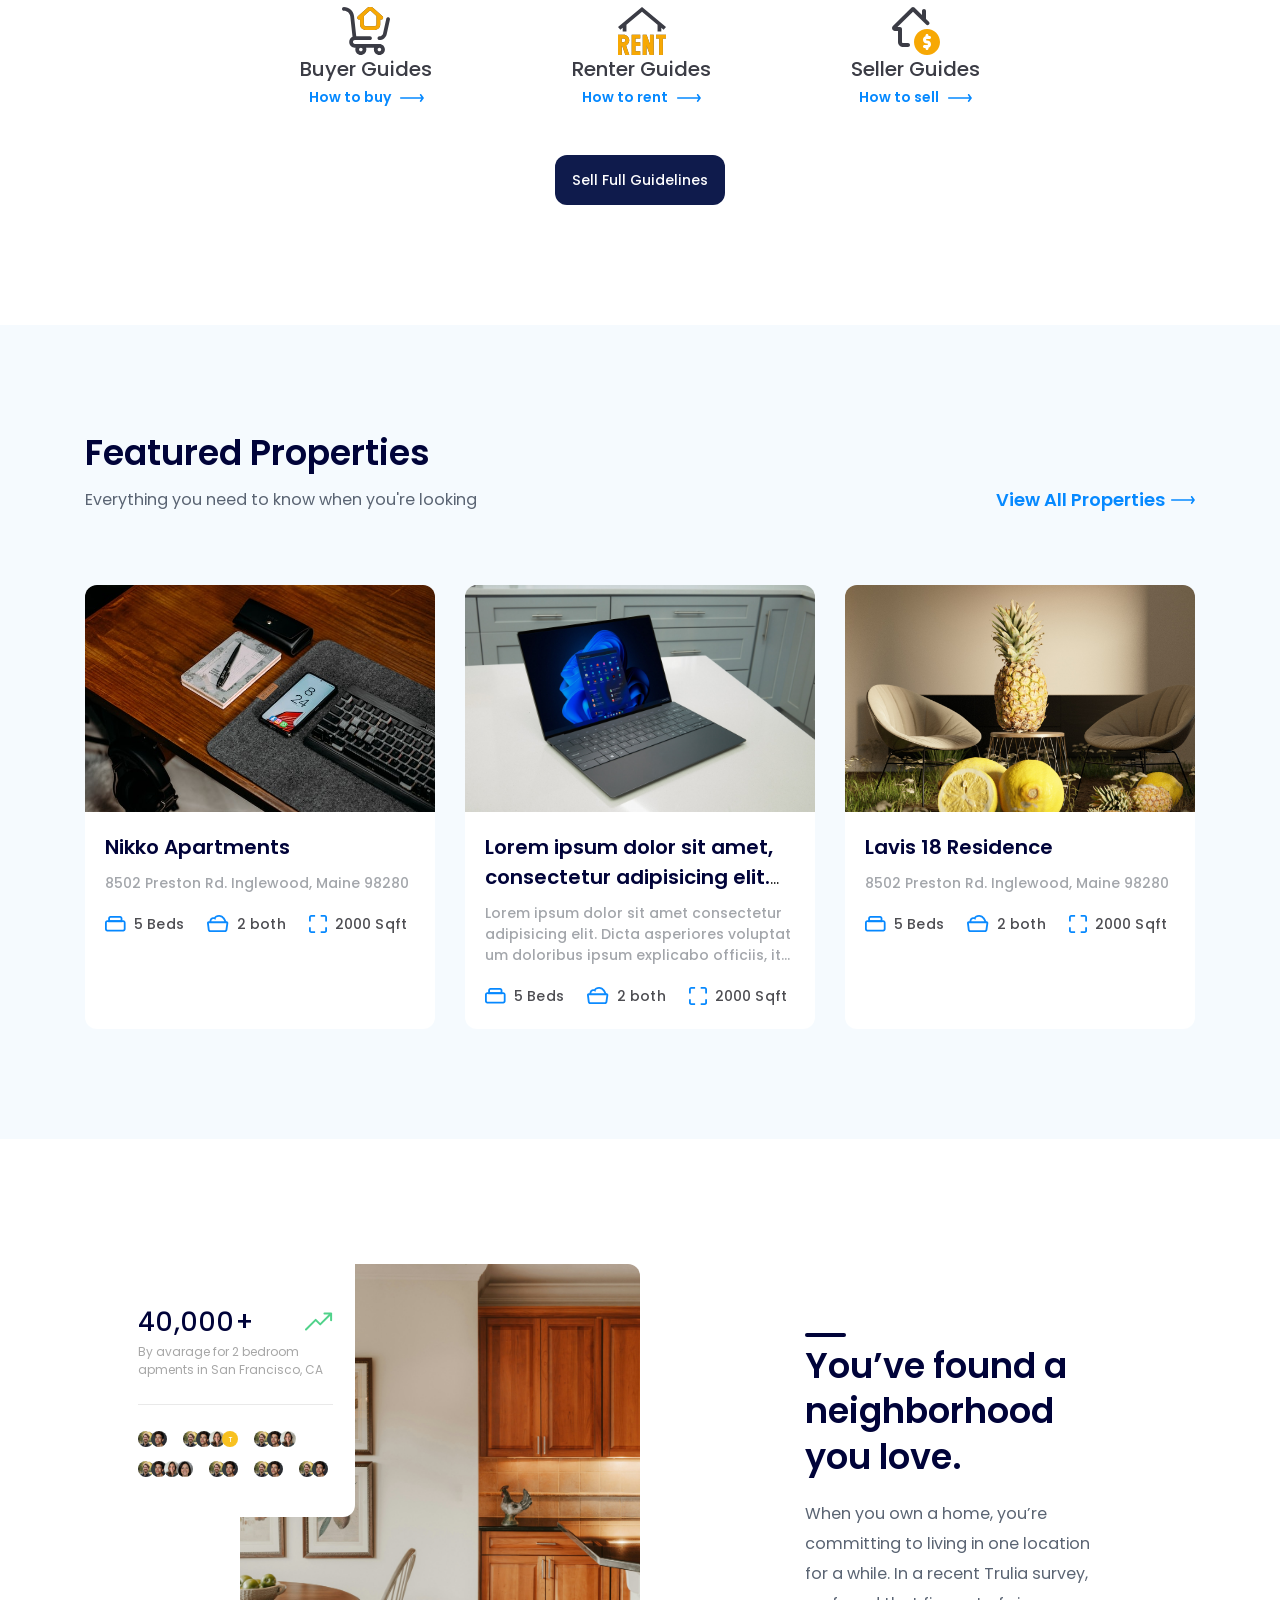
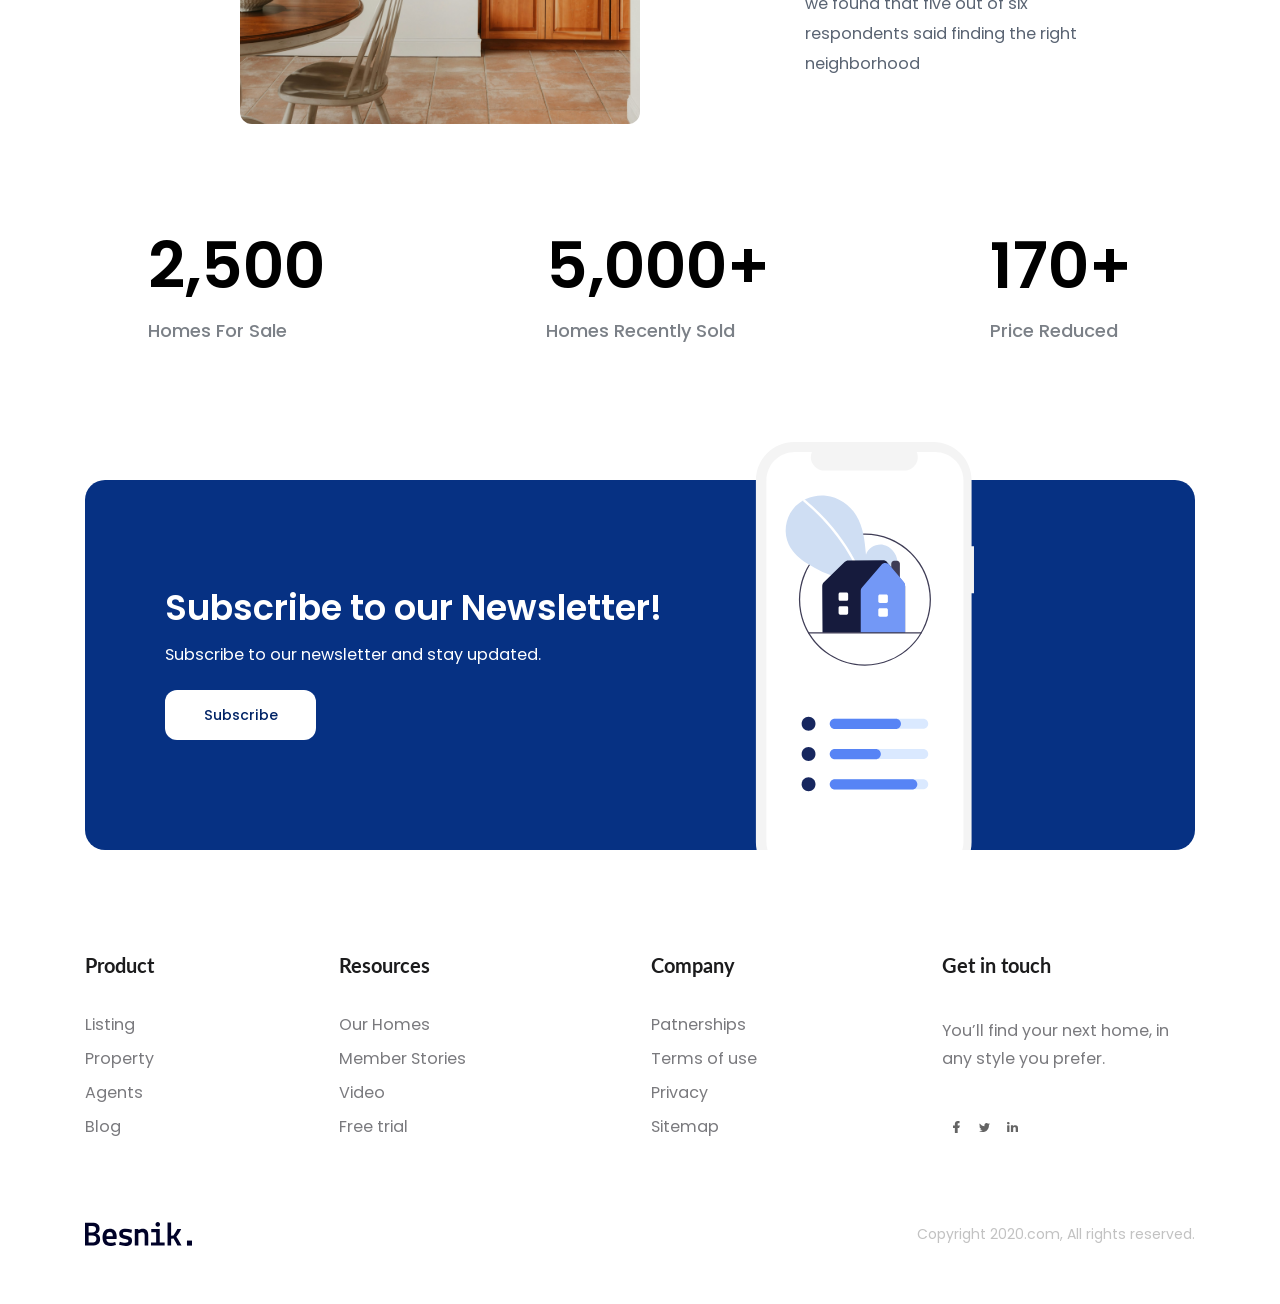
==== commit 9b69d447: "Correct color .sub-title in Hero" ====
--- a/index.html
+++ b/index.html
@@ -18,7 +18,7 @@
         <link rel="stylesheet" href="./asset/css/style.css" />
     </head>
     <body>
-        <main style="height: 10000px">
+        <main>
             <!-- Header -->
             <header class="header">
                 <div class="content">
--- a/asset/css/style.css
+++ b/asset/css/style.css
@@ -87,7 +87,7 @@
     width: 51%;
 }
 .hero .sub-title{
-    color: #687690;
+    color: #687690;/*color:#687691*/
     font-size: 1.8rem;
     font-weight: 500;
     line-height: 1.5;
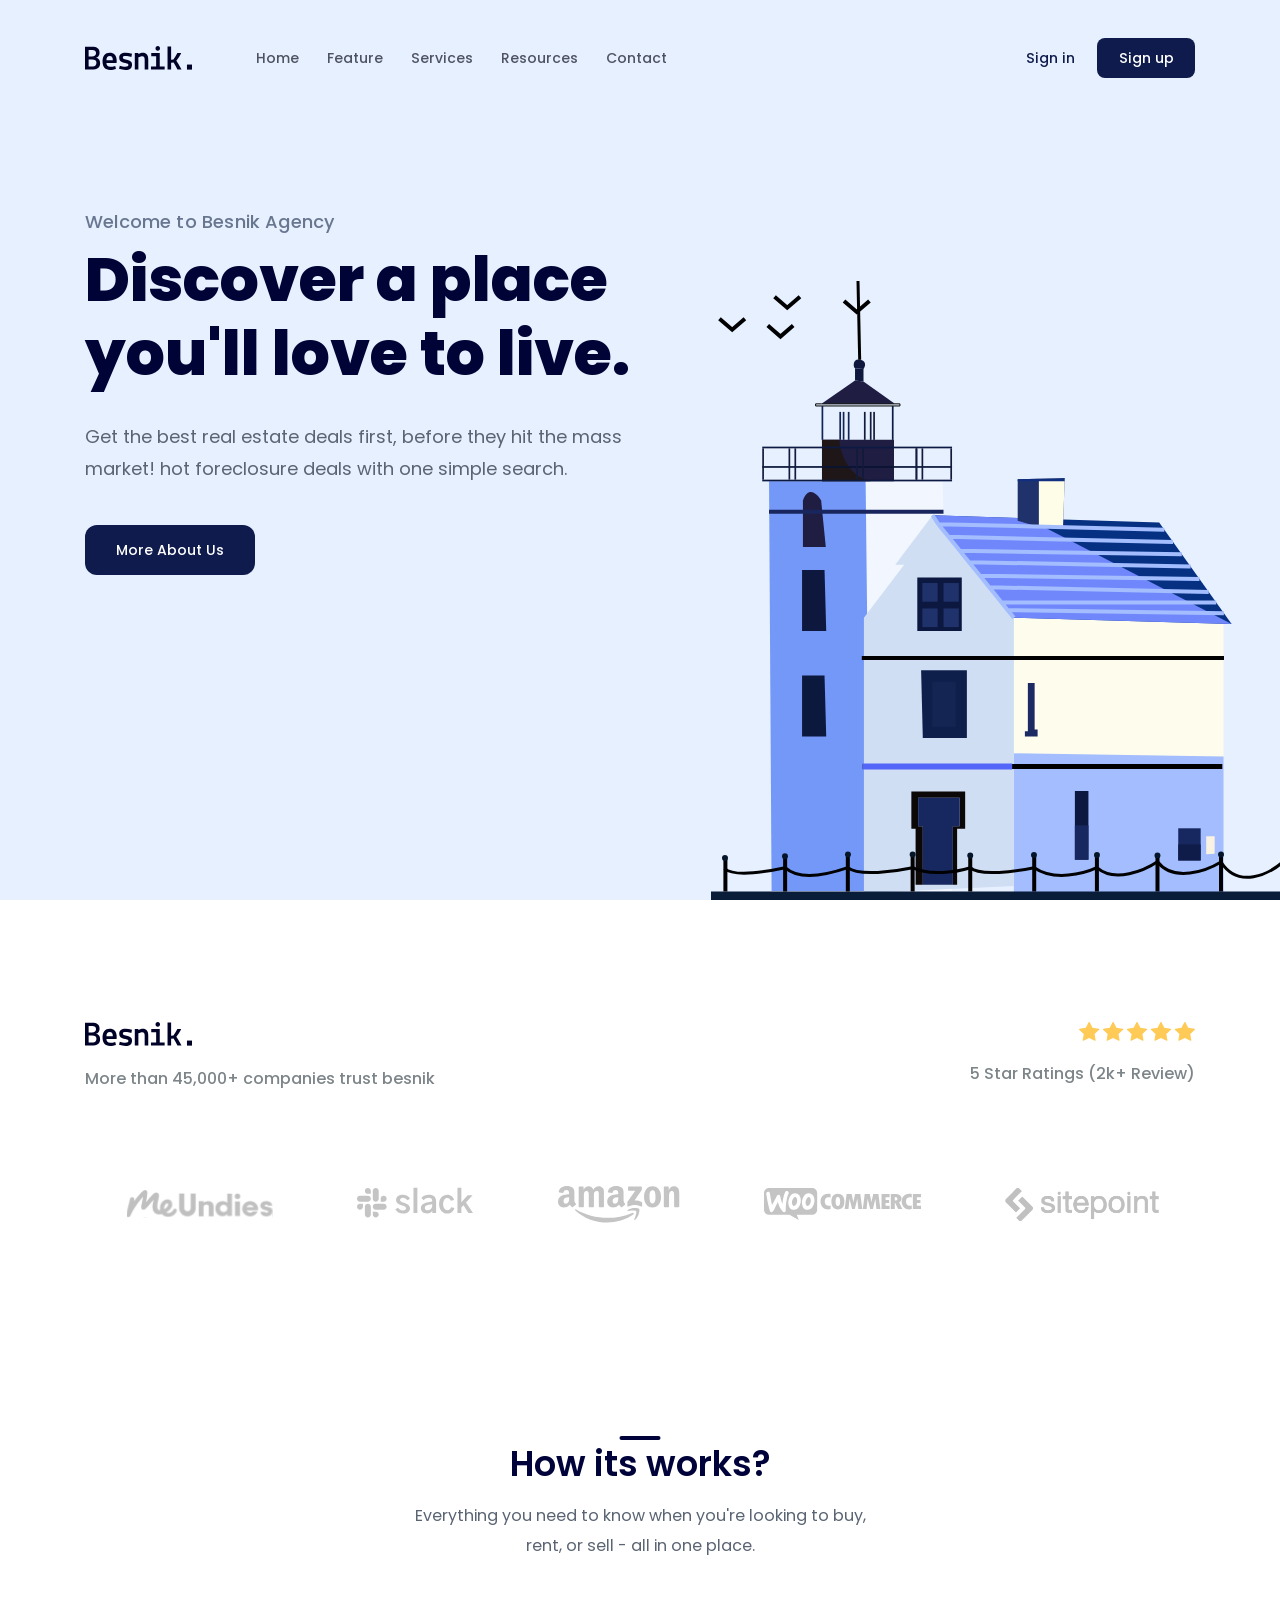
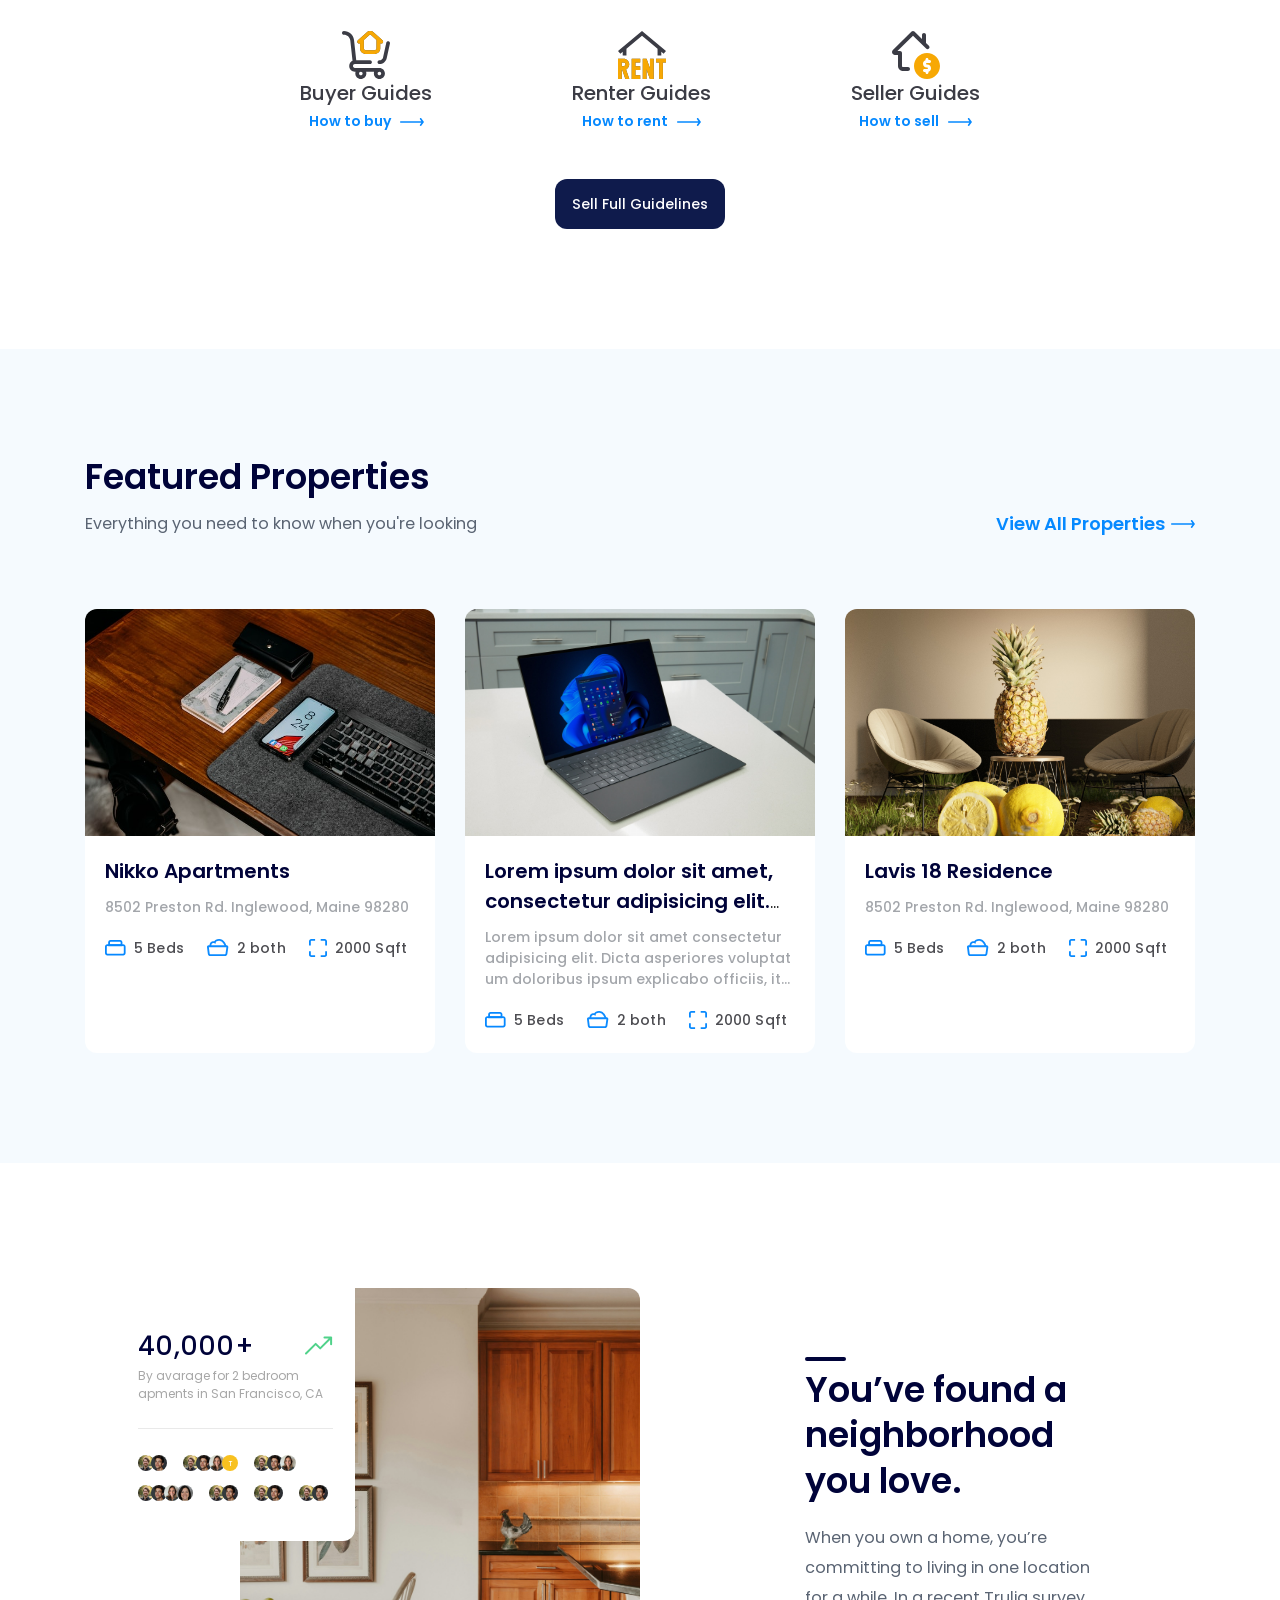
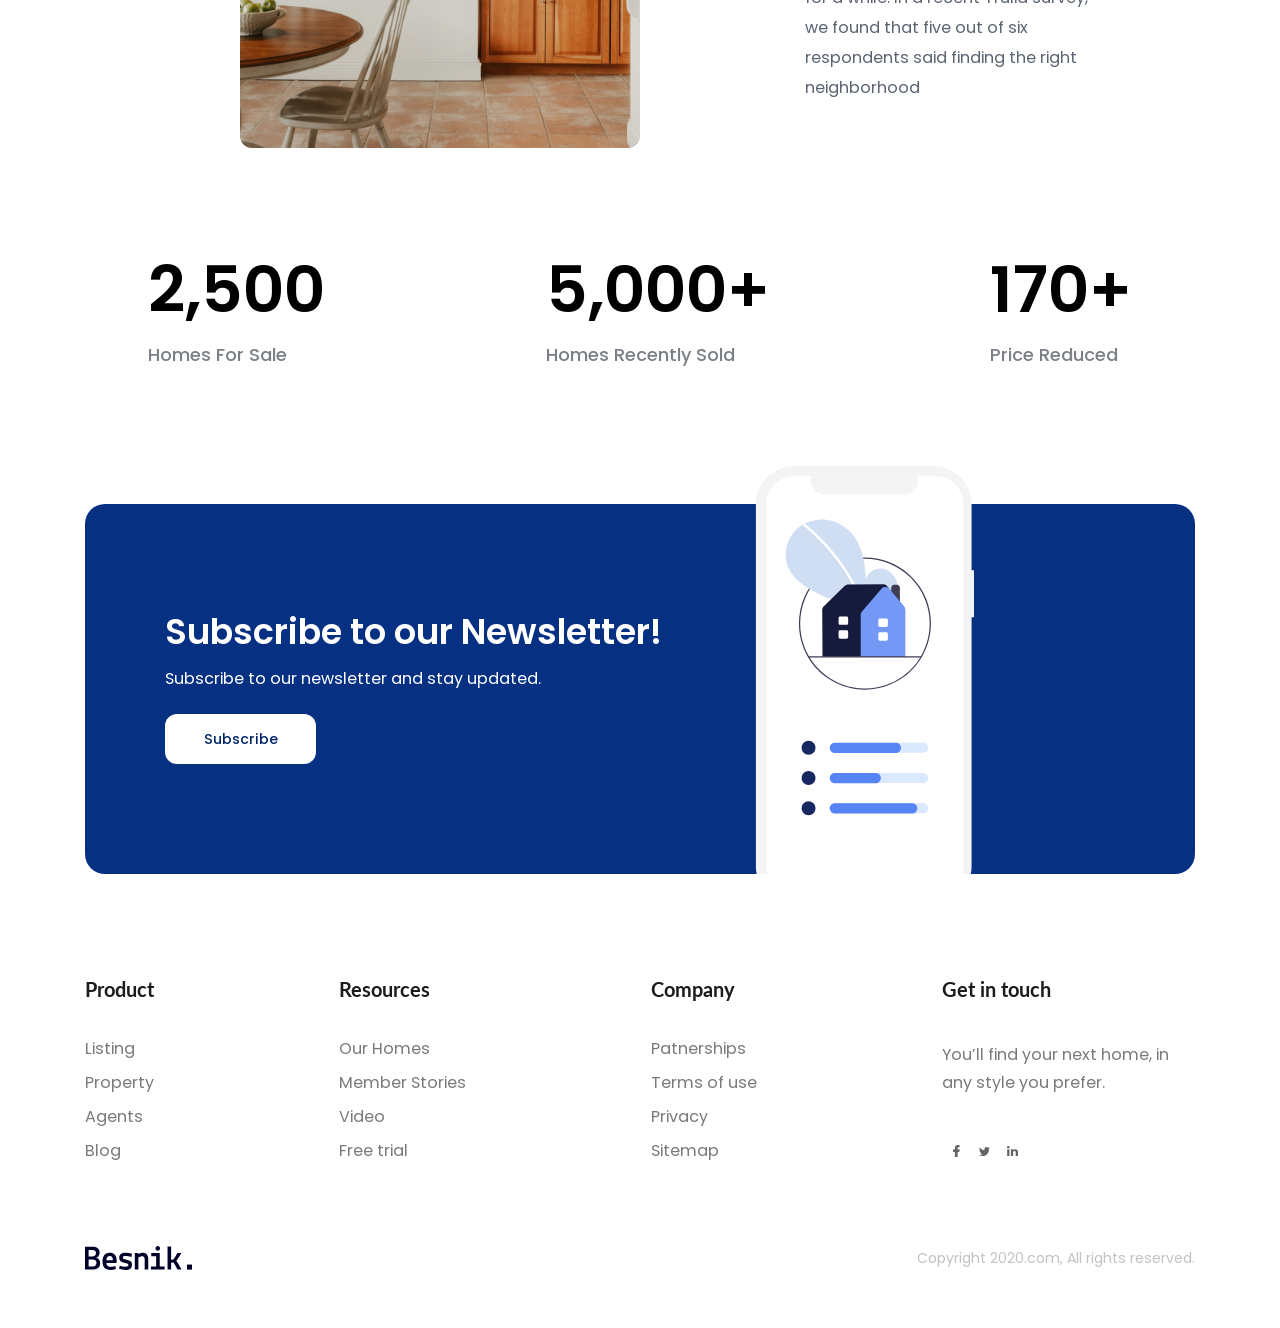
==== commit 7c6e24e6: "Fix bug Client part" ====
--- a/index.html
+++ b/index.html
@@ -79,11 +79,21 @@
                         <p class="desc">5 Star Ratings (2k+ Review)</p>
                     </div>
                     <div class="images">
-                        <img src="asset/img/client-1.svg" alt="Client 1" />
-                        <img src="asset/img/client-2.svg" alt="Client 2" />
-                        <img src="asset/img/client-3.svg" alt="Client 3" />
-                        <img src="asset/img/client-4.svg" alt="Client 4" />
-                        <img src="asset/img/client-5.svg" alt="Client 5" />
+                        <a href="!#">
+                            <img src="asset/img/client-1.svg" alt="Client 1" />
+                        </a>
+                        <a href="!#">
+                            <img src="asset/img/client-2.svg" alt="Client 2" />
+                        </a>
+                        <a href="!#">
+                            <img src="asset/img/client-3.svg" alt="Client 3" />
+                        </a>
+                        <a href="!#">
+                            <img src="asset/img/client-4.svg" alt="Client 4" />
+                        </a>
+                        <a href="!#">
+                            <img src="asset/img/client-5.svg" alt="Client 5" />
+                        </a>
                     </div>
                 </div>
             </div>
--- a/asset/css/style.css
+++ b/asset/css/style.css
@@ -141,9 +141,19 @@
     display: flex;
     justify-content: space-between;
     align-items: center;    
-    margin-top: 96px;
-}
-
+    margin-top: 70px;
+}
+.clients .images  a{
+    display: flex;
+    align-items: center;
+    height: 90px;
+    padding: 0 42px;
+    border-radius: 12px;
+}
+.clients .images  a:hover{
+    box-shadow: 0 10px 20px 0 rgba(0, 0, 0, 0.10);
+
+}
 /*=============Guide================== */
 .guide{
     margin-top: 40px;
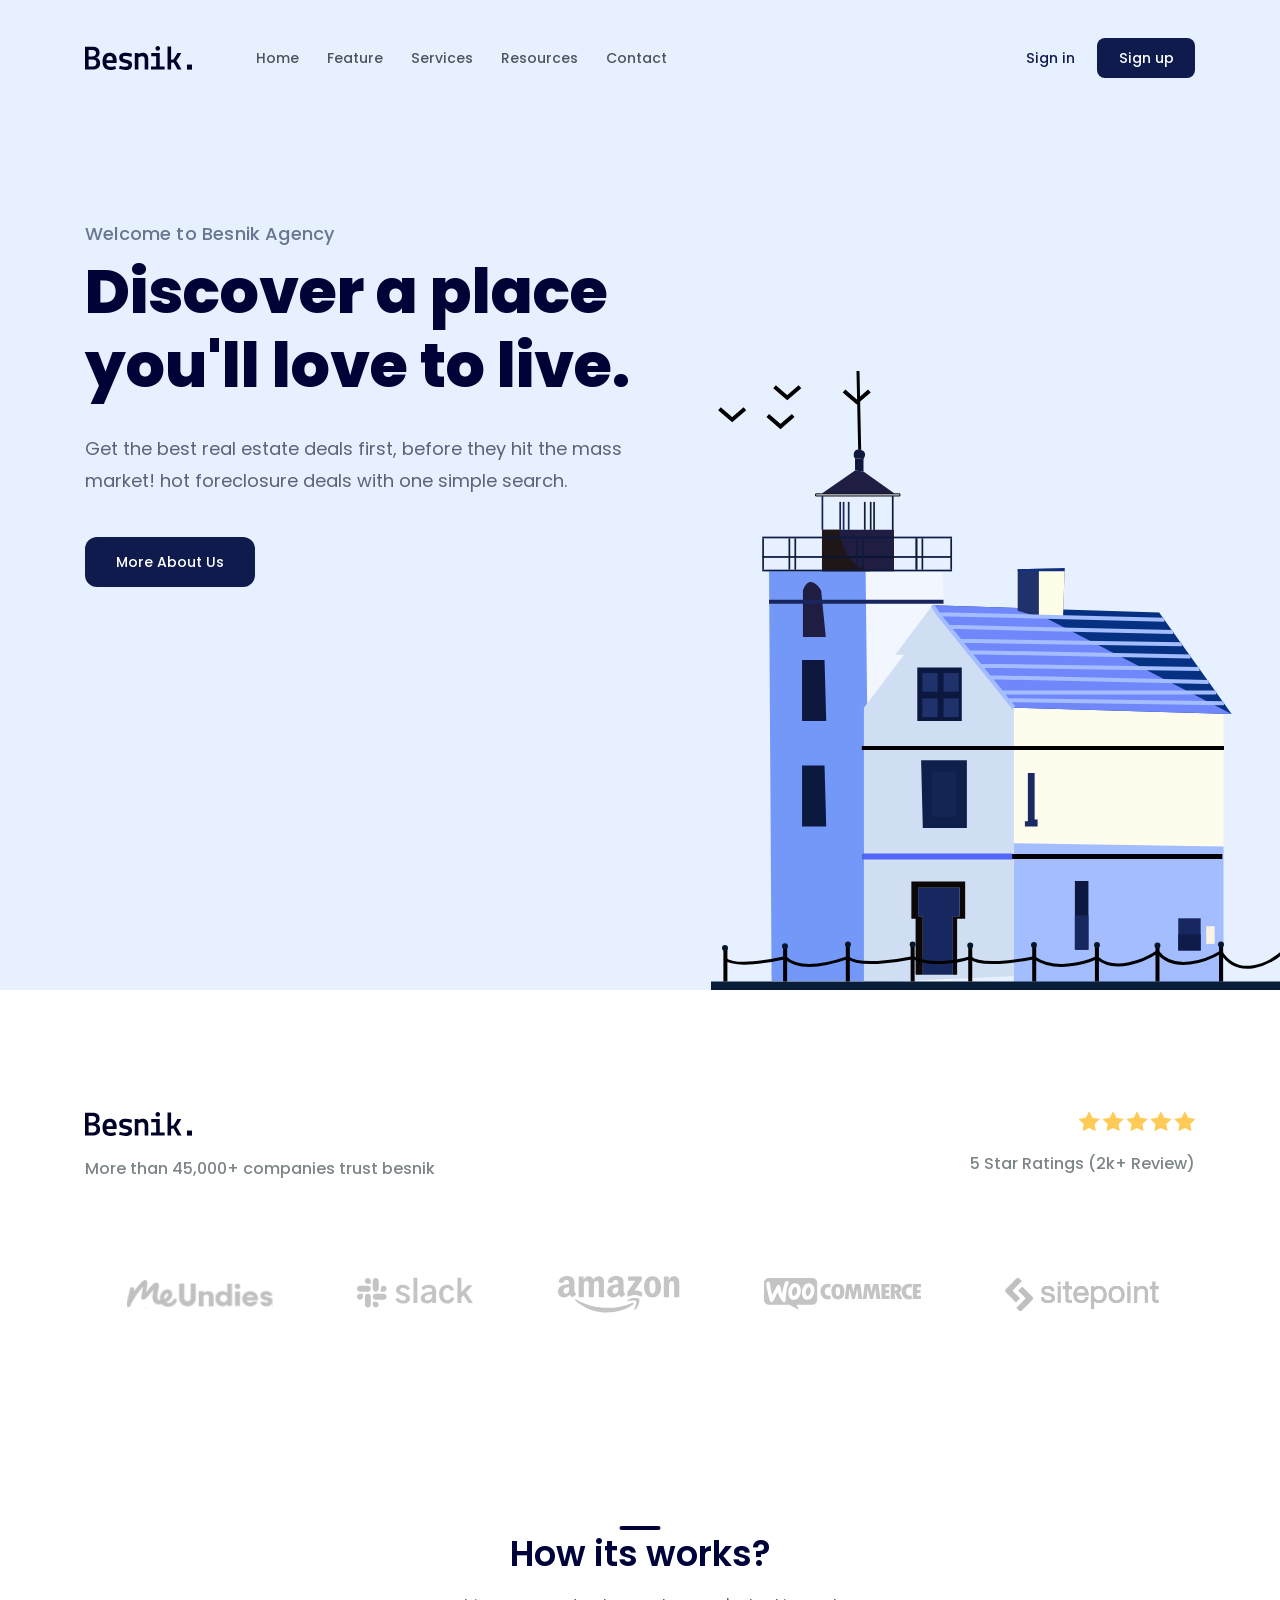
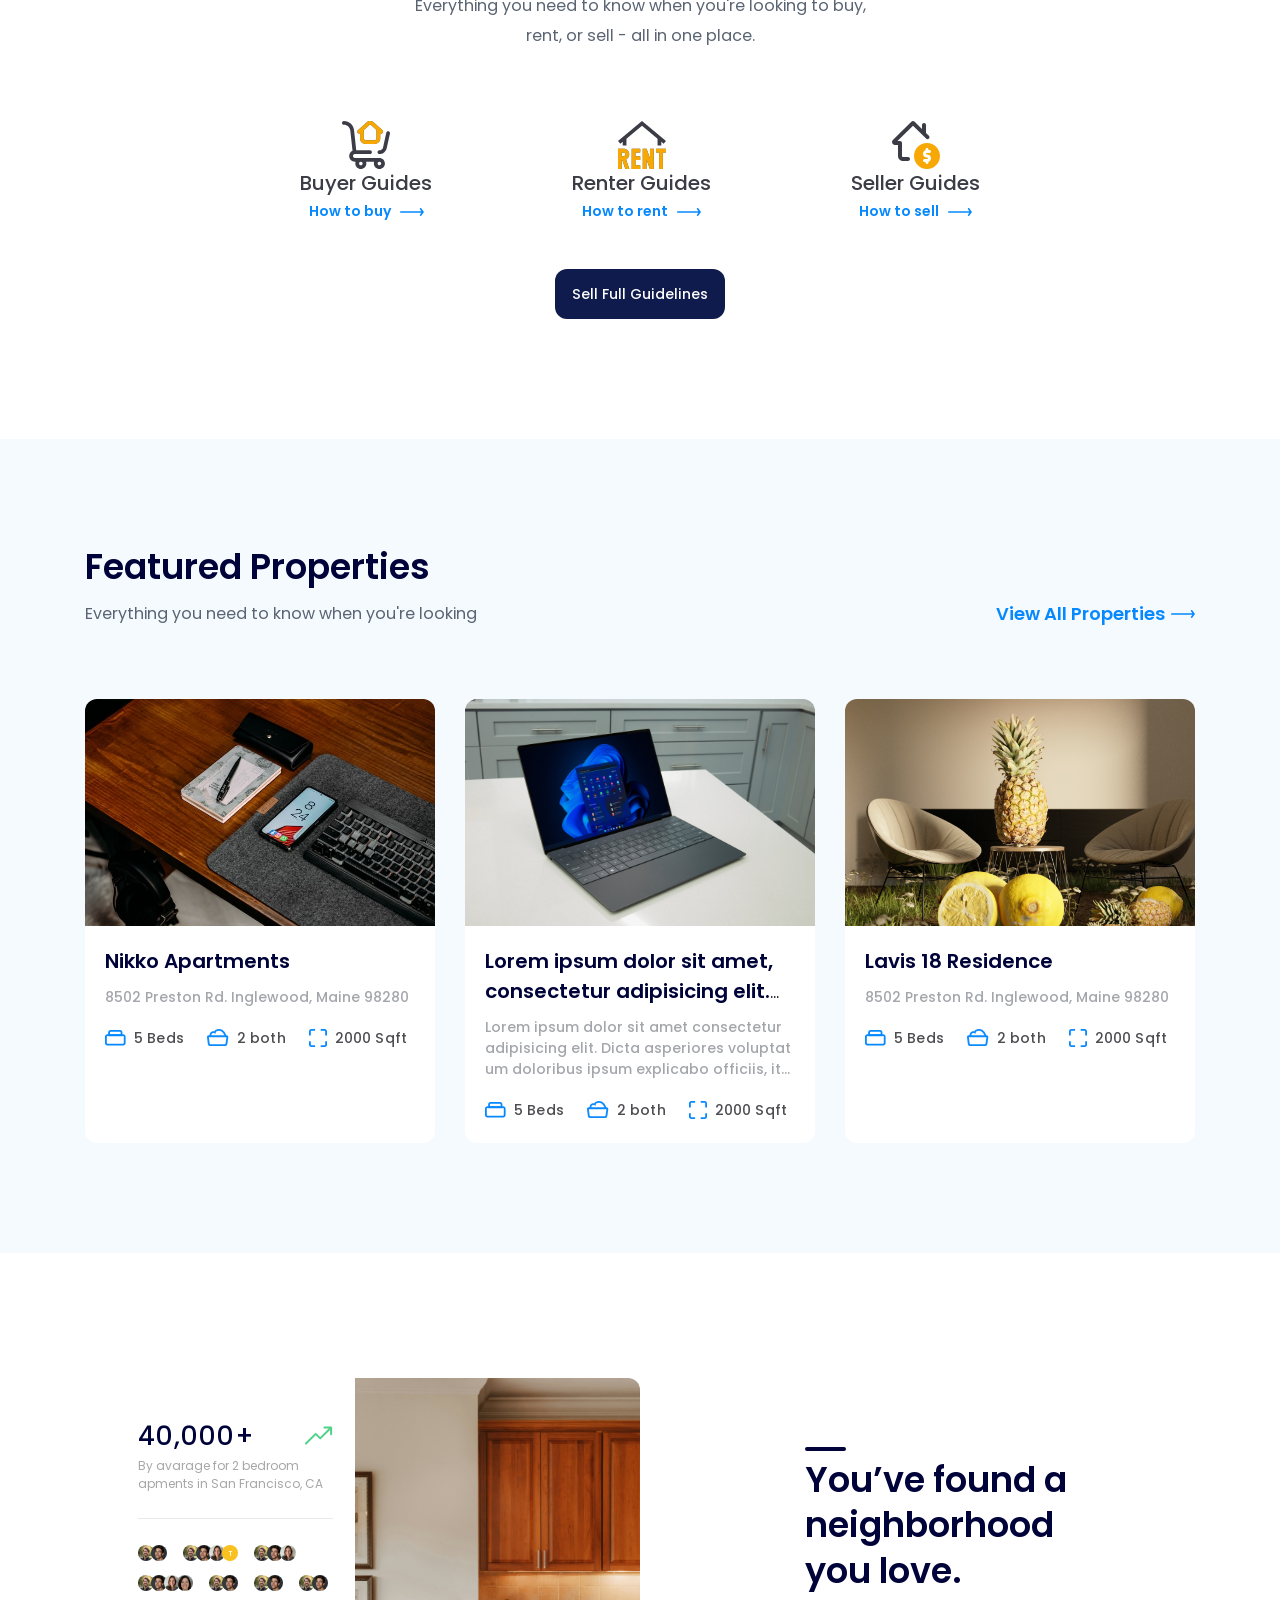
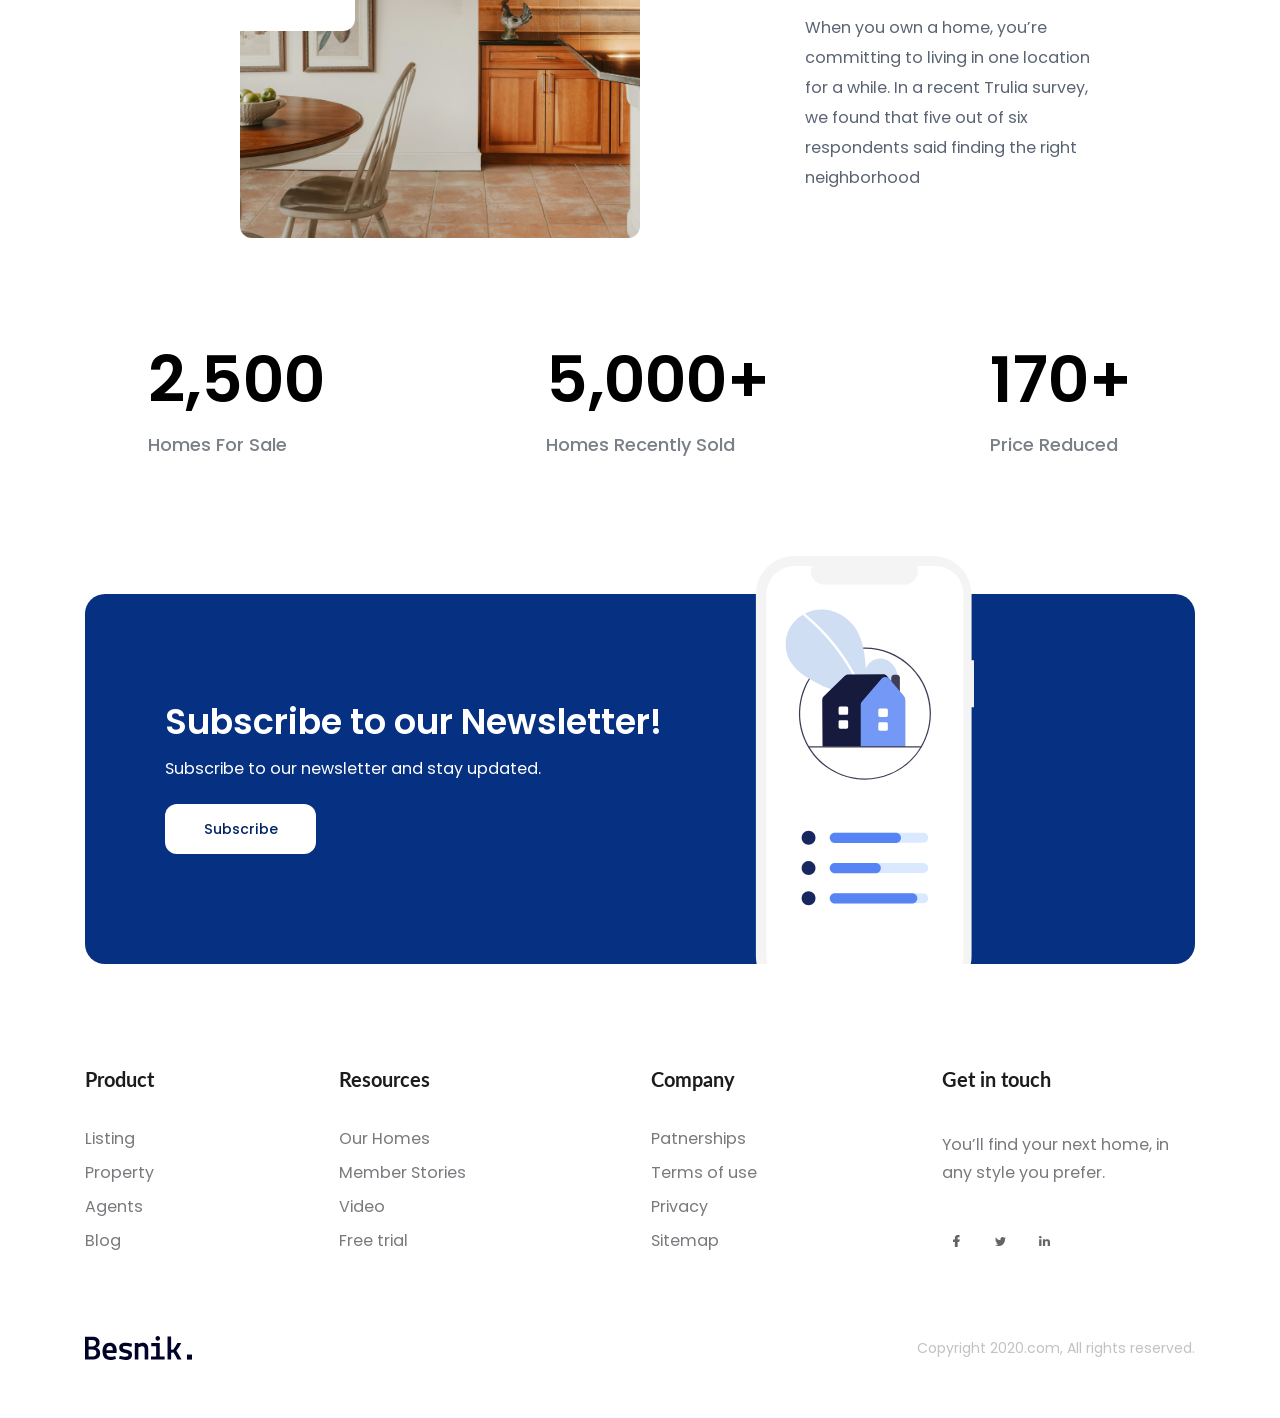
==== commit ff207ecb: "Refactor neo header" ====
--- a/index.html
+++ b/index.html
@@ -19,8 +19,7 @@
     </head>
     <body>
         <main>
-            <!-- Header -->
-            <header class="header">
+            <header class="fix-header">
                 <div class="content">
                     <nav class="navbar">
                         <!-- Logo -->
@@ -39,7 +38,11 @@
                             <a href="!#" class="btn action-btn">Sign up</a>
                         </div>
                     </nav>
-
+                </div>
+            </header>
+            <!-- Hero-wrap -->
+            <div class="hero-wrap">
+                <div class="content">
                     <div class="hero">
                         <div class="info">
                             <p class="sub-title">Welcome to Besnik Agency</p>
@@ -60,7 +63,7 @@
                         />
                     </div>
                 </div>
-            </header>
+            </div>
             <!-- Clients -->
             <div class="clients">
                 <div class="content">
--- a/asset/css/style.css
+++ b/asset/css/style.css
@@ -44,7 +44,16 @@
     opacity: 0.9;
 }
 /*============= Header================== */
-.header{
+.fix-header{
+    background-color: #E6F0FF;
+    padding-top: 26px;
+    position: sticky;
+    top:-26px;
+    z-index: 1;
+}
+.hero-wrap{
+    display: flex;
+    flex-direction: column;
     position: relative;
     background-color: #E6F0FF;
     height: 100vh;
@@ -52,7 +61,8 @@
 .navbar{
     display: flex;
     align-items: center;
-    padding-top: 38px;
+    padding: 12px 0;
+    /* padding-top: 38px; */
 }
 .navbar ul {
     display: flex;
@@ -540,6 +550,9 @@
     height: 28px;
     border-radius: 4px;
 }
+.footer .social-link+.social-link{
+    margin-left: 16px;
+}
 .footer .social-link:hover{
     background:#ebebeb;
 }
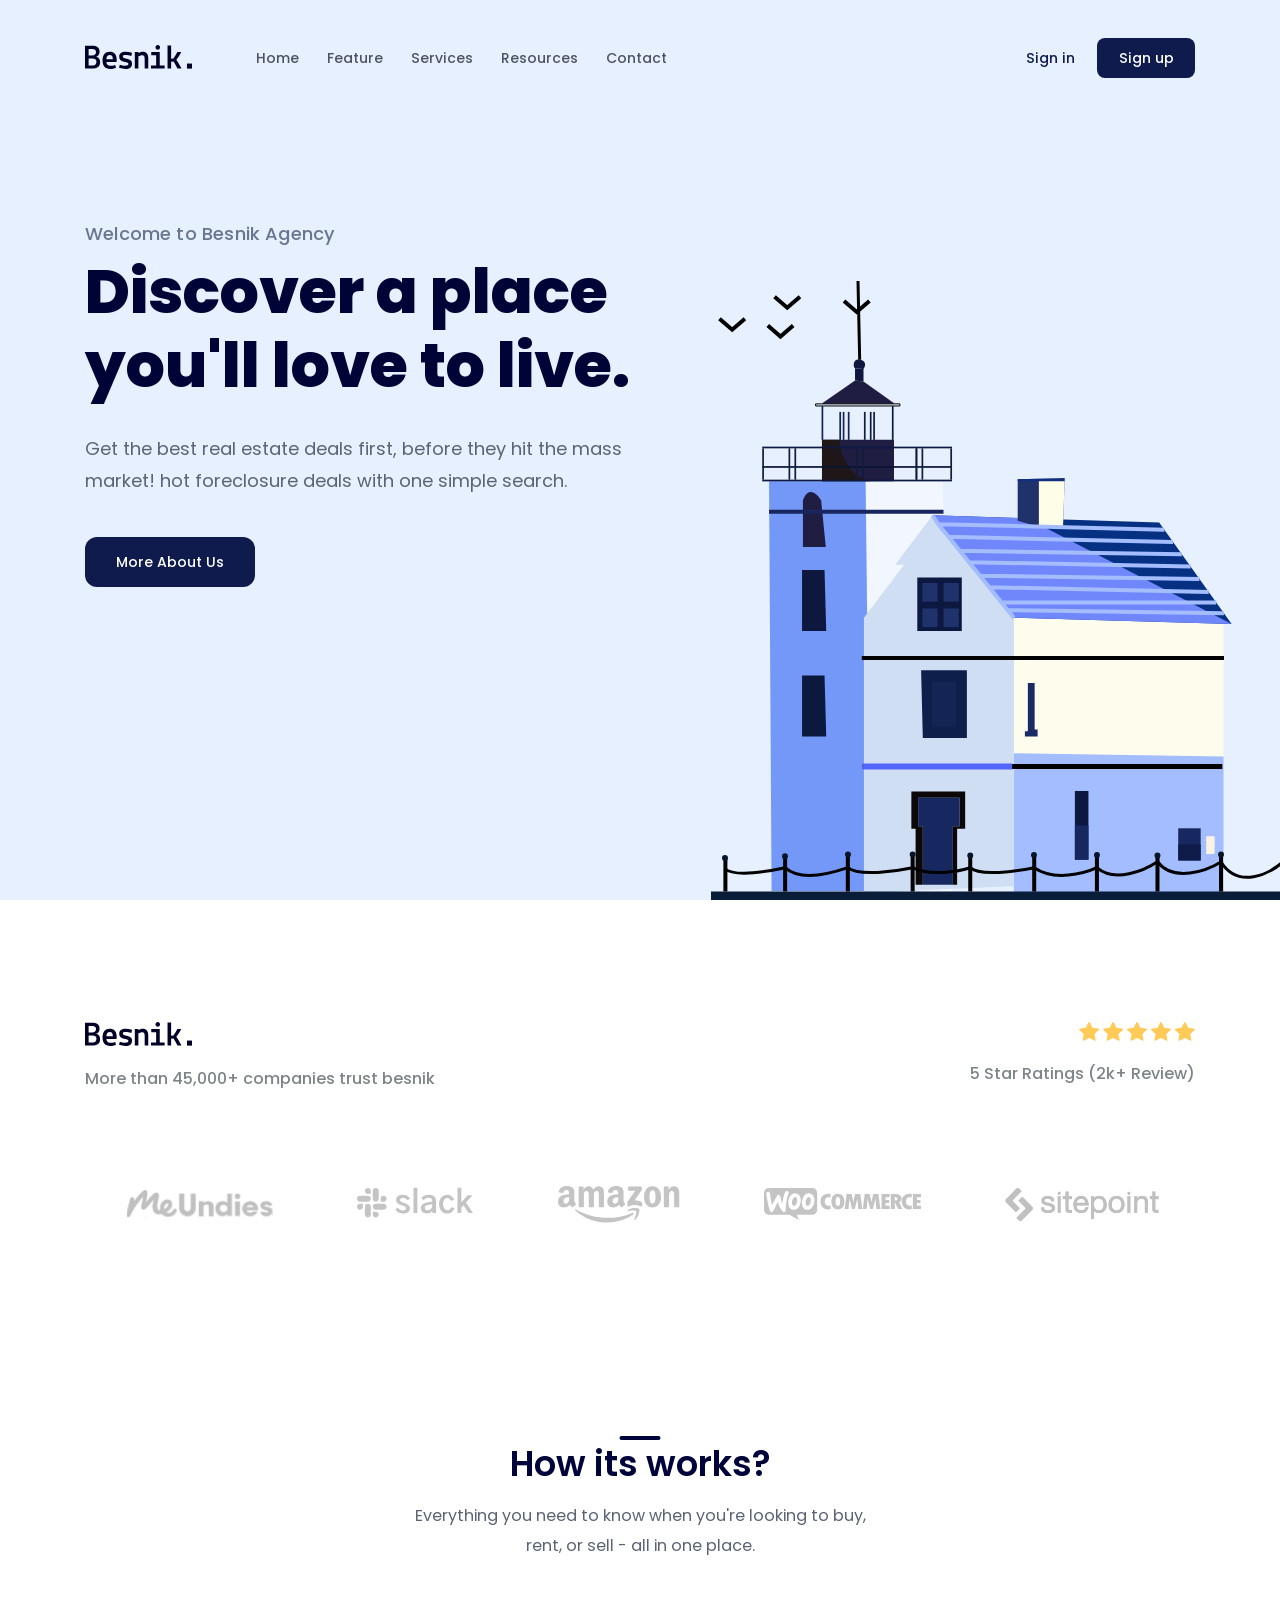
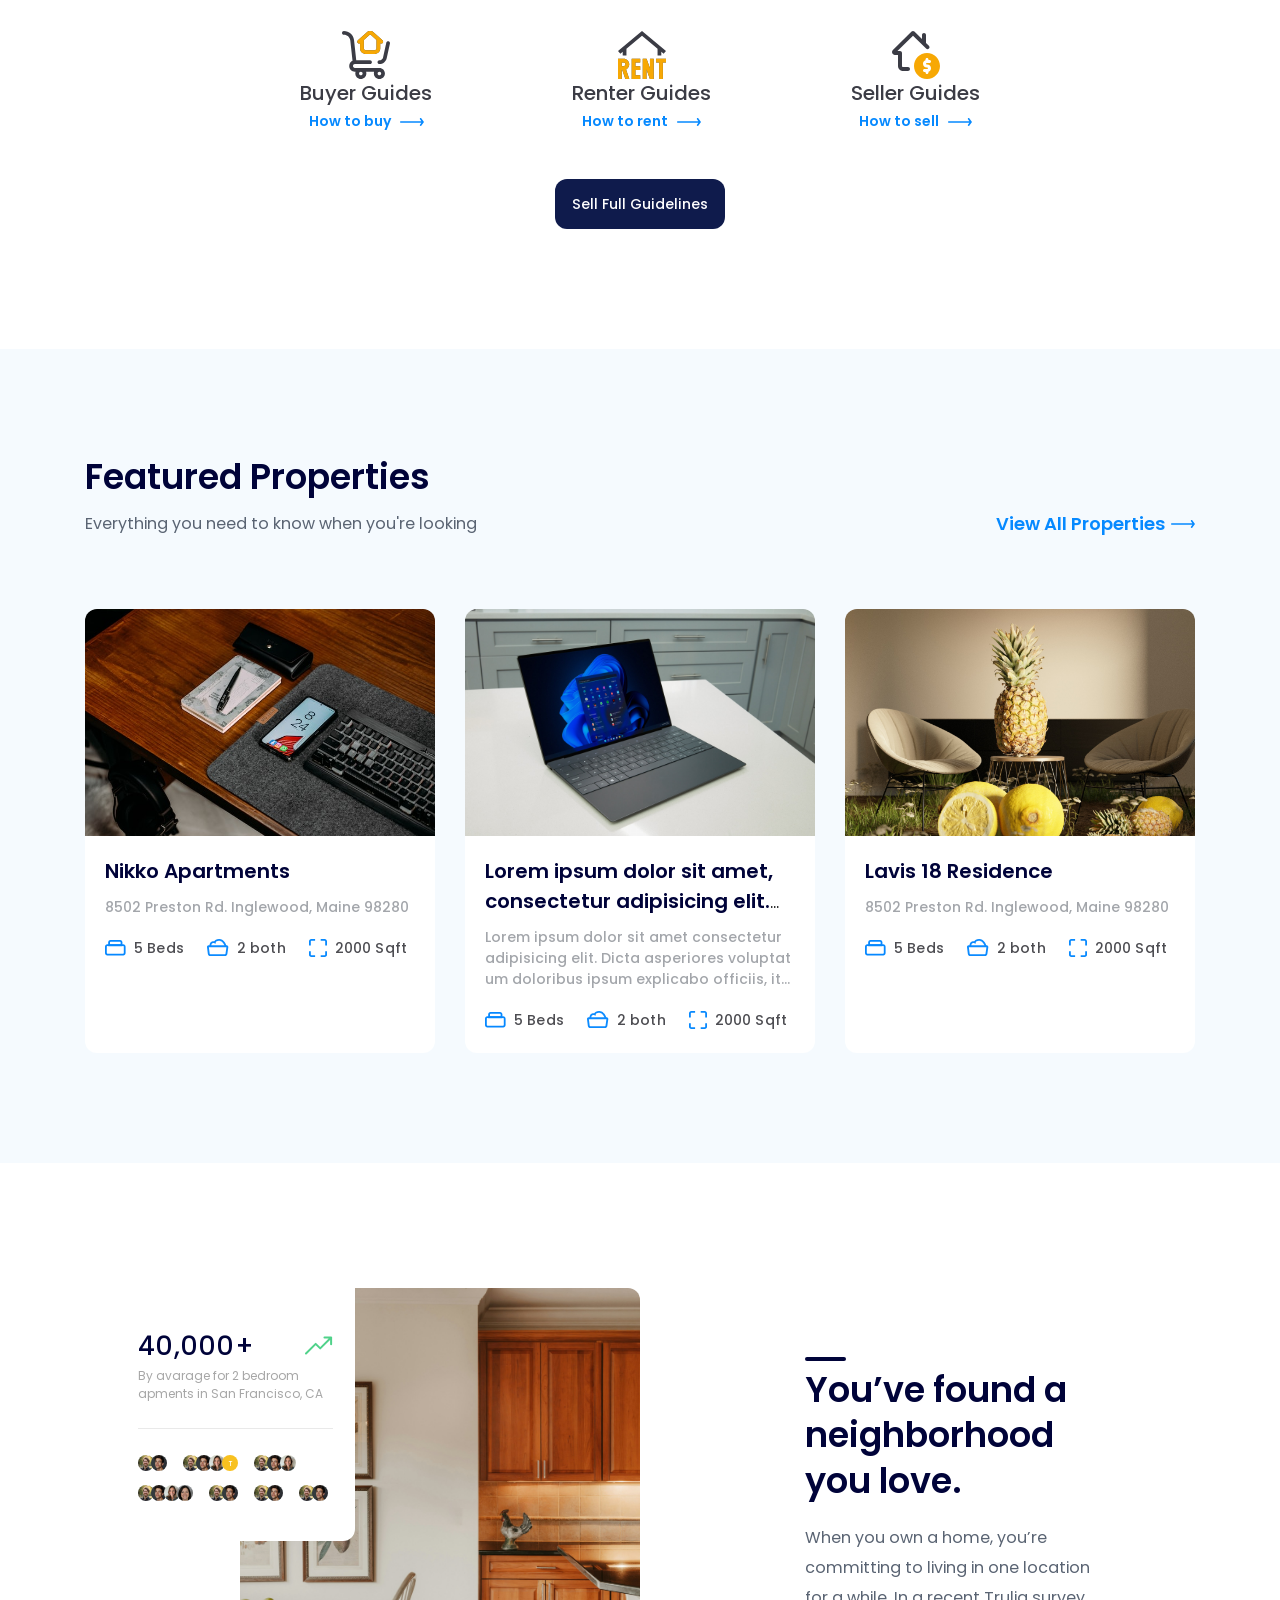
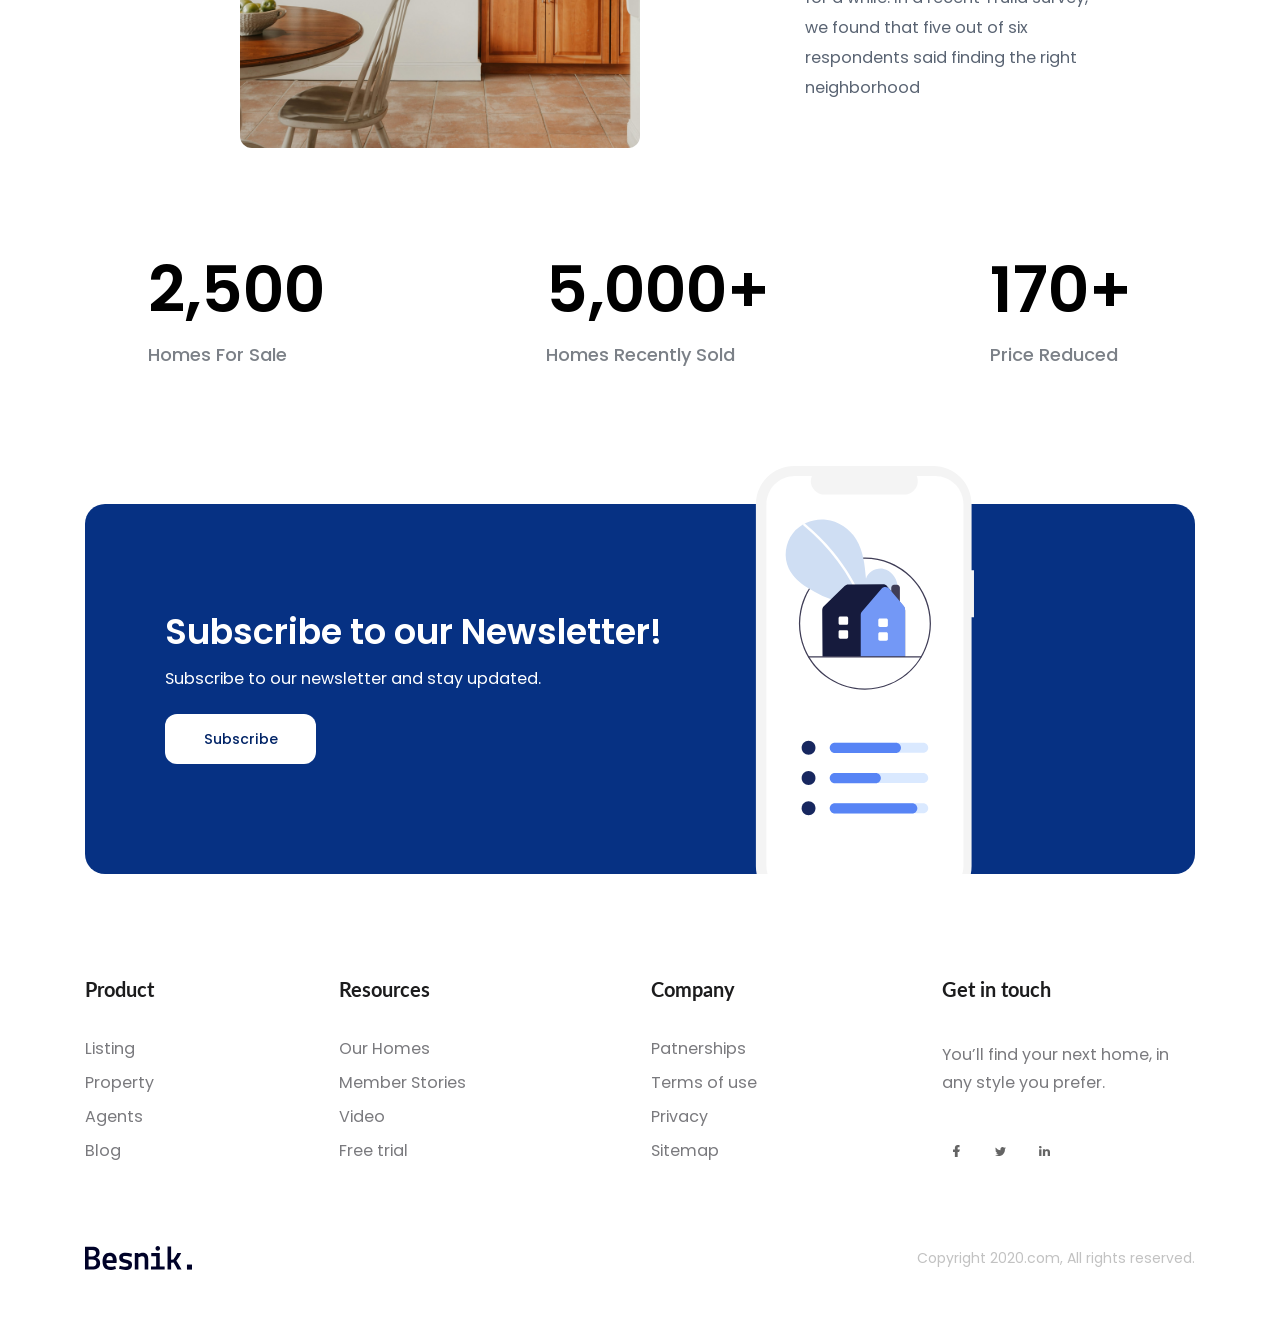
==== commit 1ad0aad3: "Fix bug logo" ====
--- a/index.html
+++ b/index.html
@@ -23,7 +23,9 @@
                 <div class="content">
                     <nav class="navbar">
                         <!-- Logo -->
-                        <img src="./asset/img/logo.svg" alt="Besnik." />
+                        <a href="/" alt="Besnik."
+                            ><img src="./asset/img/logo.svg" alt="Besnik."
+                        /></a>
                         <!-- Navigation -->
                         <ul>
                             <li><a href="!#">Home</a></li>
--- a/asset/css/style.css
+++ b/asset/css/style.css
@@ -48,15 +48,16 @@
     background-color: #E6F0FF;
     padding-top: 26px;
     position: sticky;
-    top:-26px;
+    top:-20px;
     z-index: 1;
 }
+
 .hero-wrap{
+    position: relative;
     display: flex;
     flex-direction: column;
-    position: relative;
     background-color: #E6F0FF;
-    height: 100vh;
+    height: calc(100vh - 90px);
 }
 .navbar{
     display: flex;
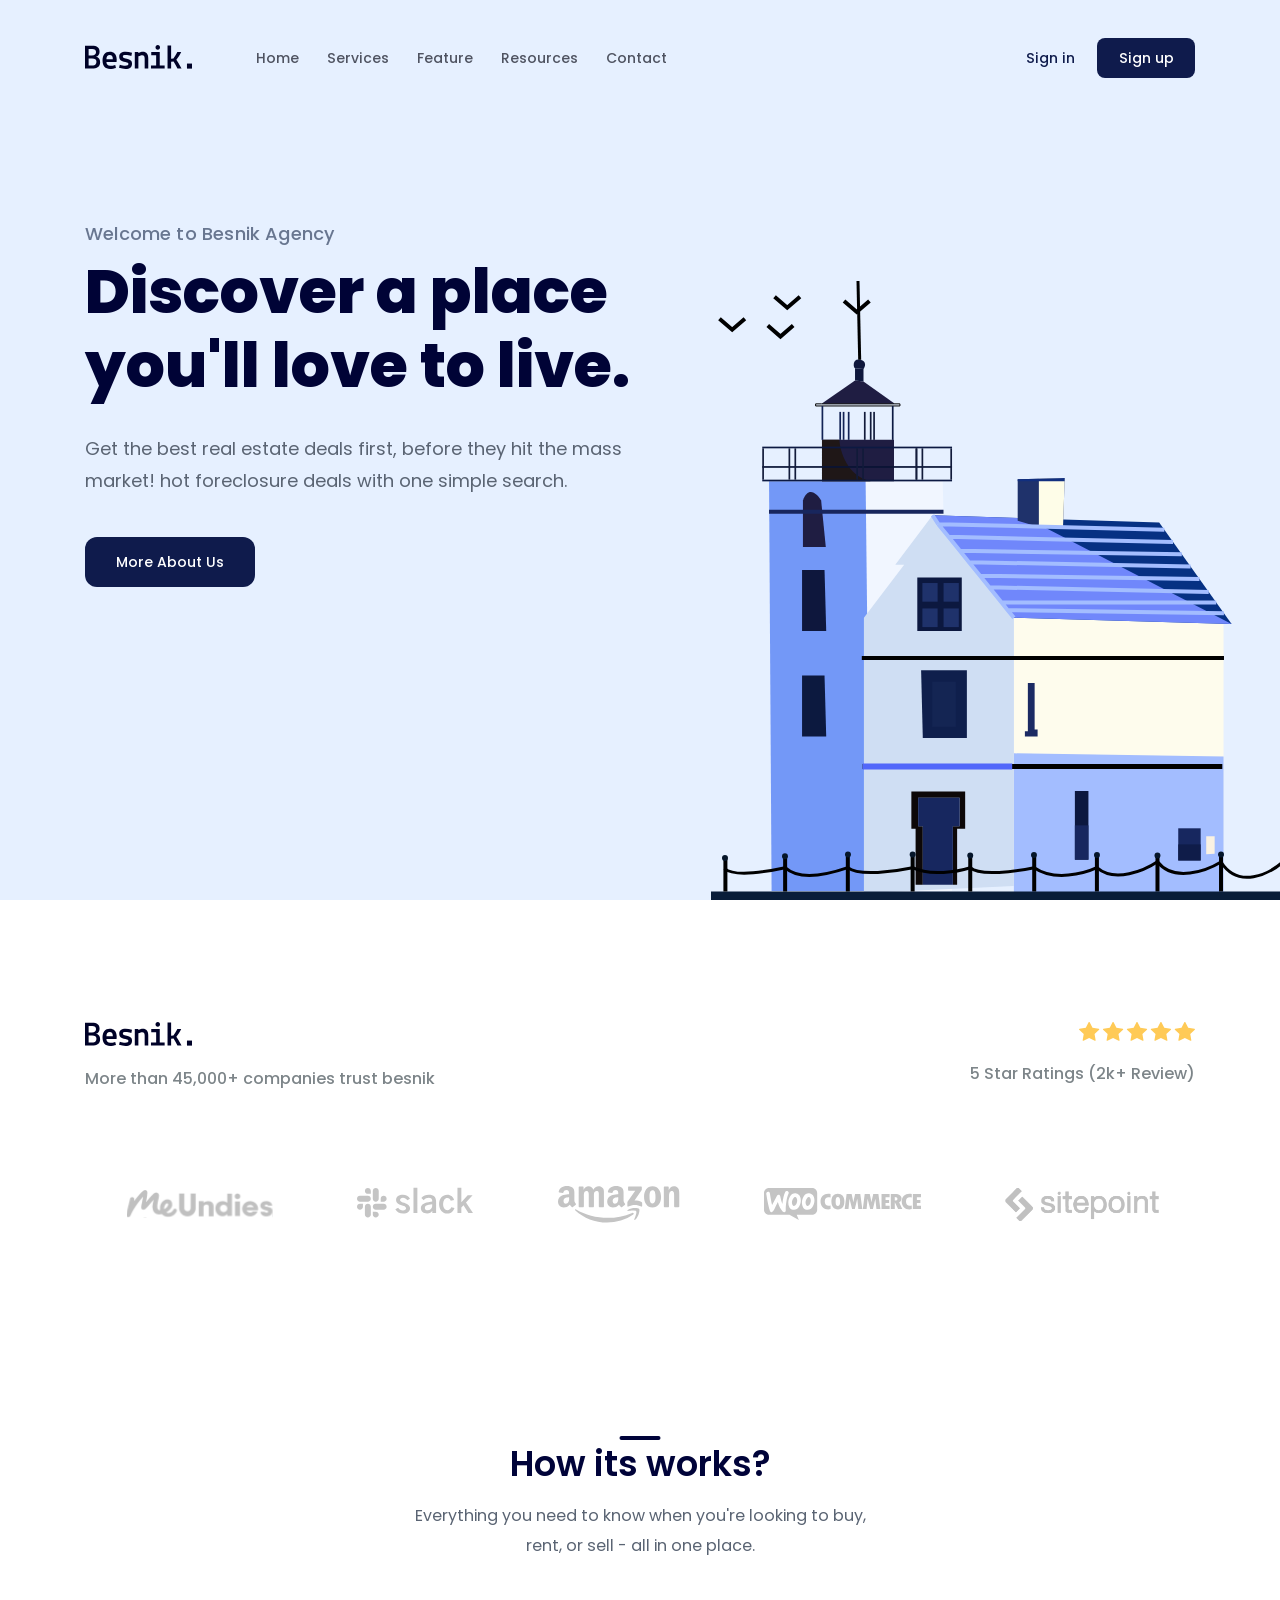
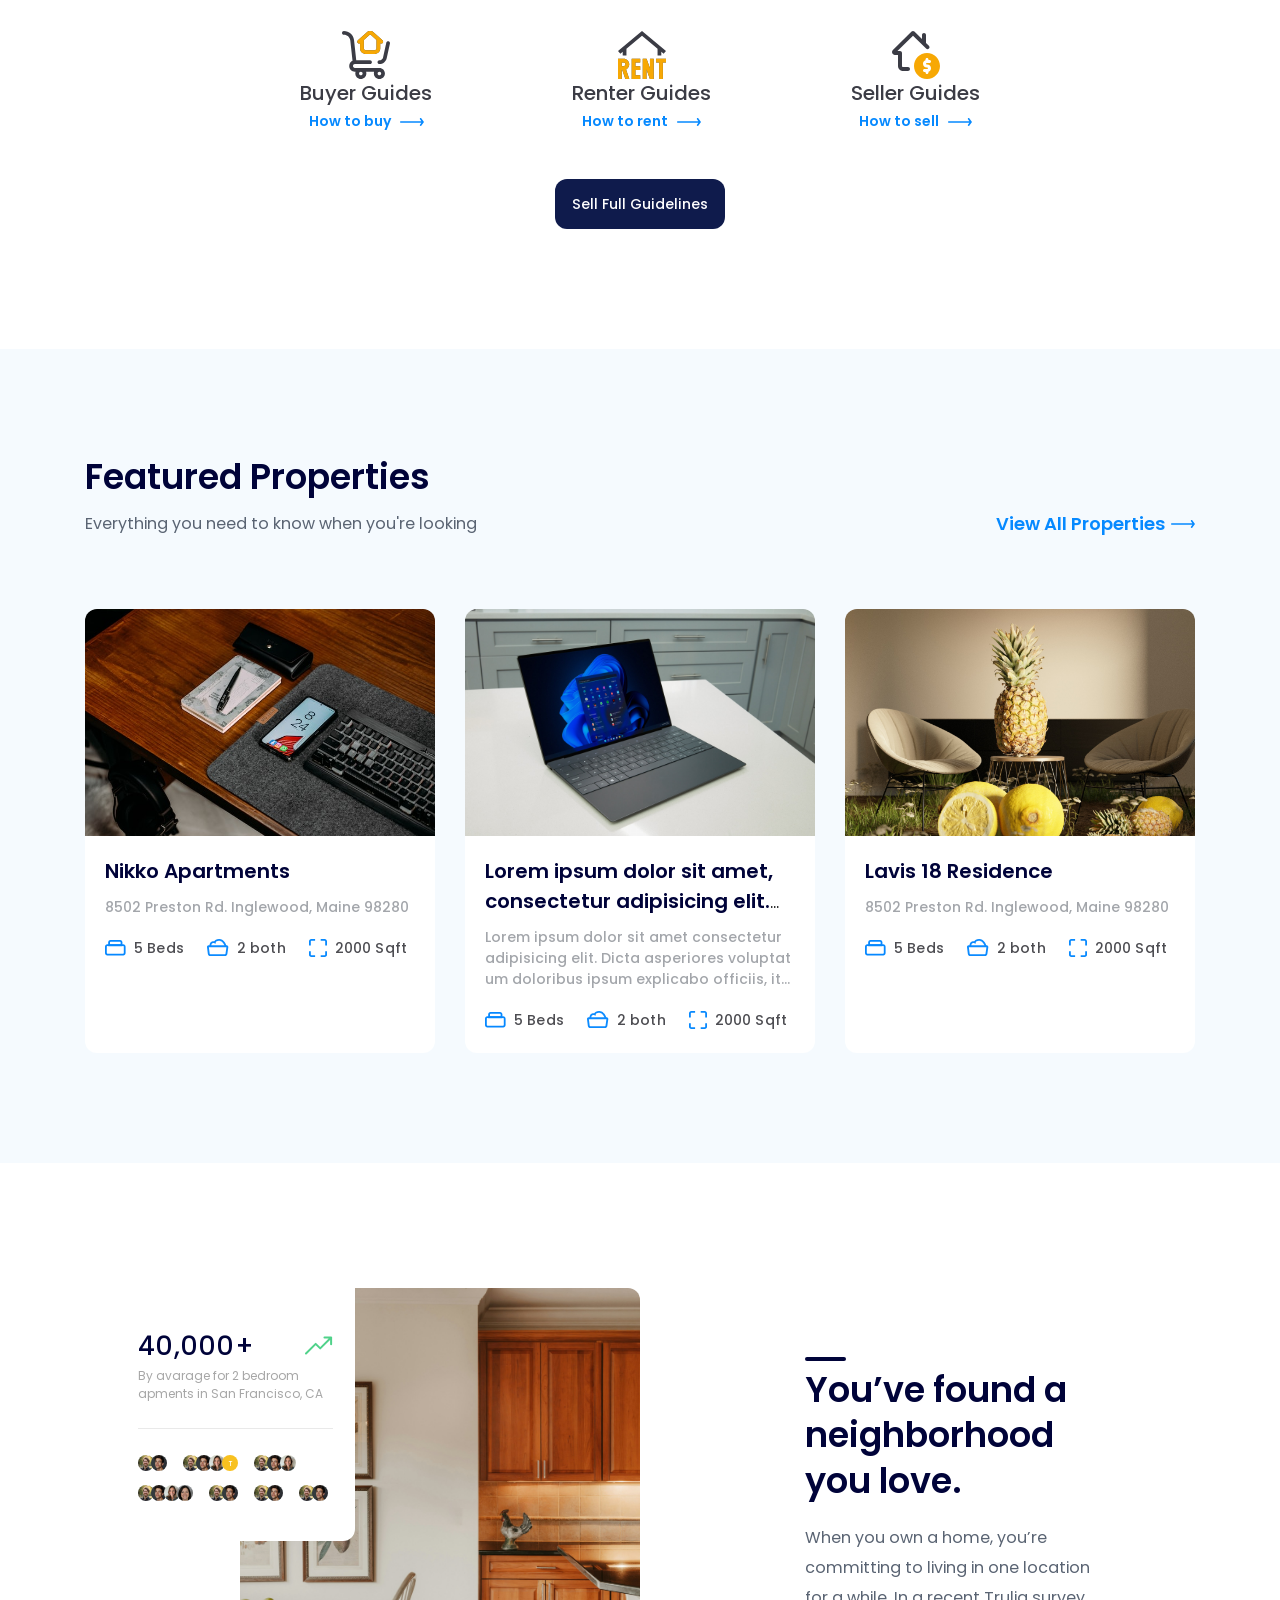
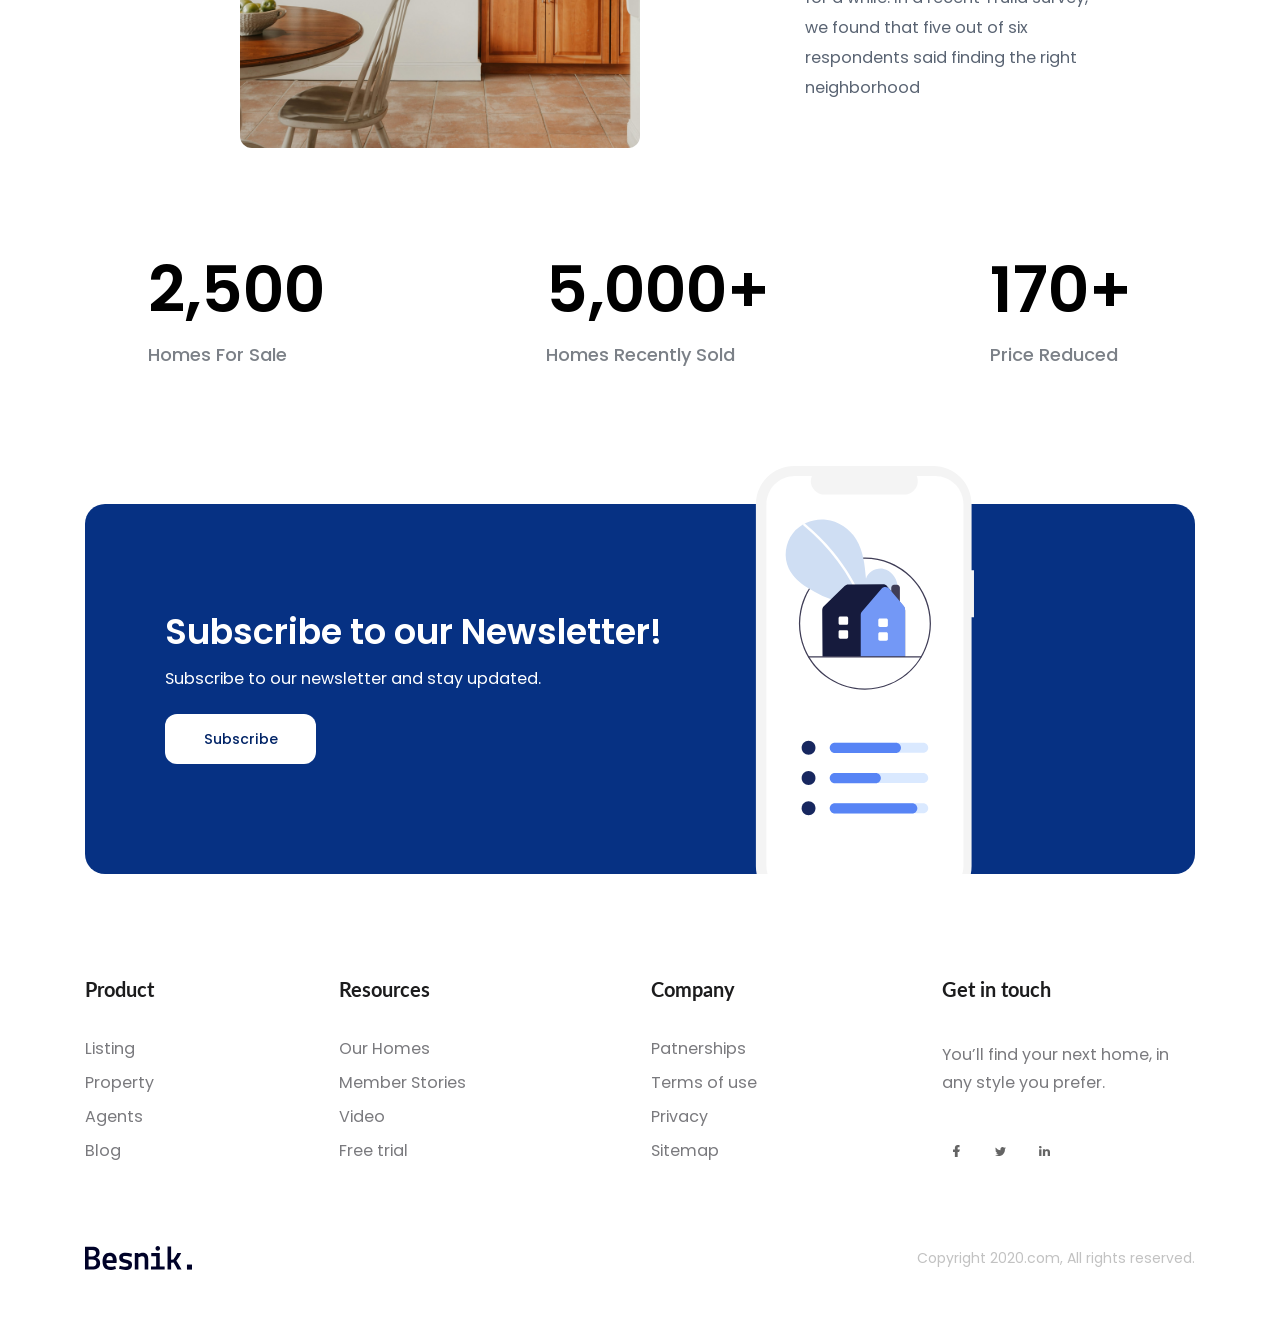
==== commit f08672a8: "Fix bug navbar" ====
--- a/index.html
+++ b/index.html
@@ -18,7 +18,7 @@
         <link rel="stylesheet" href="./asset/css/style.css" />
     </head>
     <body>
-        <main>
+        <main id="home">
             <header class="fix-header">
                 <div class="content">
                     <nav class="navbar">
@@ -28,11 +28,11 @@
                         /></a>
                         <!-- Navigation -->
                         <ul>
-                            <li><a href="!#">Home</a></li>
-                            <li><a href="!#">Feature</a></li>
-                            <li><a href="!#">Services</a></li>
-                            <li><a href="!#">Resources</a></li>
-                            <li><a href="!#">Contact</a></li>
+                            <li><a href="#home">Home</a></li>
+                            <li><a href="#services">Services</a></li>
+                            <li><a href="#feature">Feature</a></li>
+                            <li><a href="#resources">Resources</a></li>
+                            <li><a href="#contact">Contact</a></li>
                         </ul>
                         <!--Action -->
                         <div class="action">
@@ -104,7 +104,7 @@
             </div>
 
             <!--Guide -->
-            <div class="guide">
+            <div id="services" class="guide">
                 <div class="content">
                     <h2 class="sub-title">How its works?</h2>
                     <p class="desc">
@@ -157,7 +157,7 @@
             </div>
 
             <!-- Featured -->
-            <div class="featured">
+            <div id="feature" class="featured">
                 <div class="content">
                     <header>
                         <h2 class="sub-title">Featured Properties</h2>
@@ -314,7 +314,7 @@
             </div>
 
             <!-- Stats -->
-            <div class="stats">
+            <div id="resources" class="stats">
                 <div class="content">
                     <div class="row">
                         <div class="img-block">
@@ -502,7 +502,7 @@
             </div>
 
             <!-- Footer  -->
-            <footer class="footer">
+            <footer id="contact" class="footer">
                 <div class="content">
                     <div class="row row-top">
                         <div class="column">
--- a/asset/css/style.css
+++ b/asset/css/style.css
@@ -3,6 +3,9 @@
 }
 :root {
     --primary-color:#0F1B4C;
+}
+html,body{
+    scroll-behavior: smooth;
 }
 html{
     font-size: 62.5%;
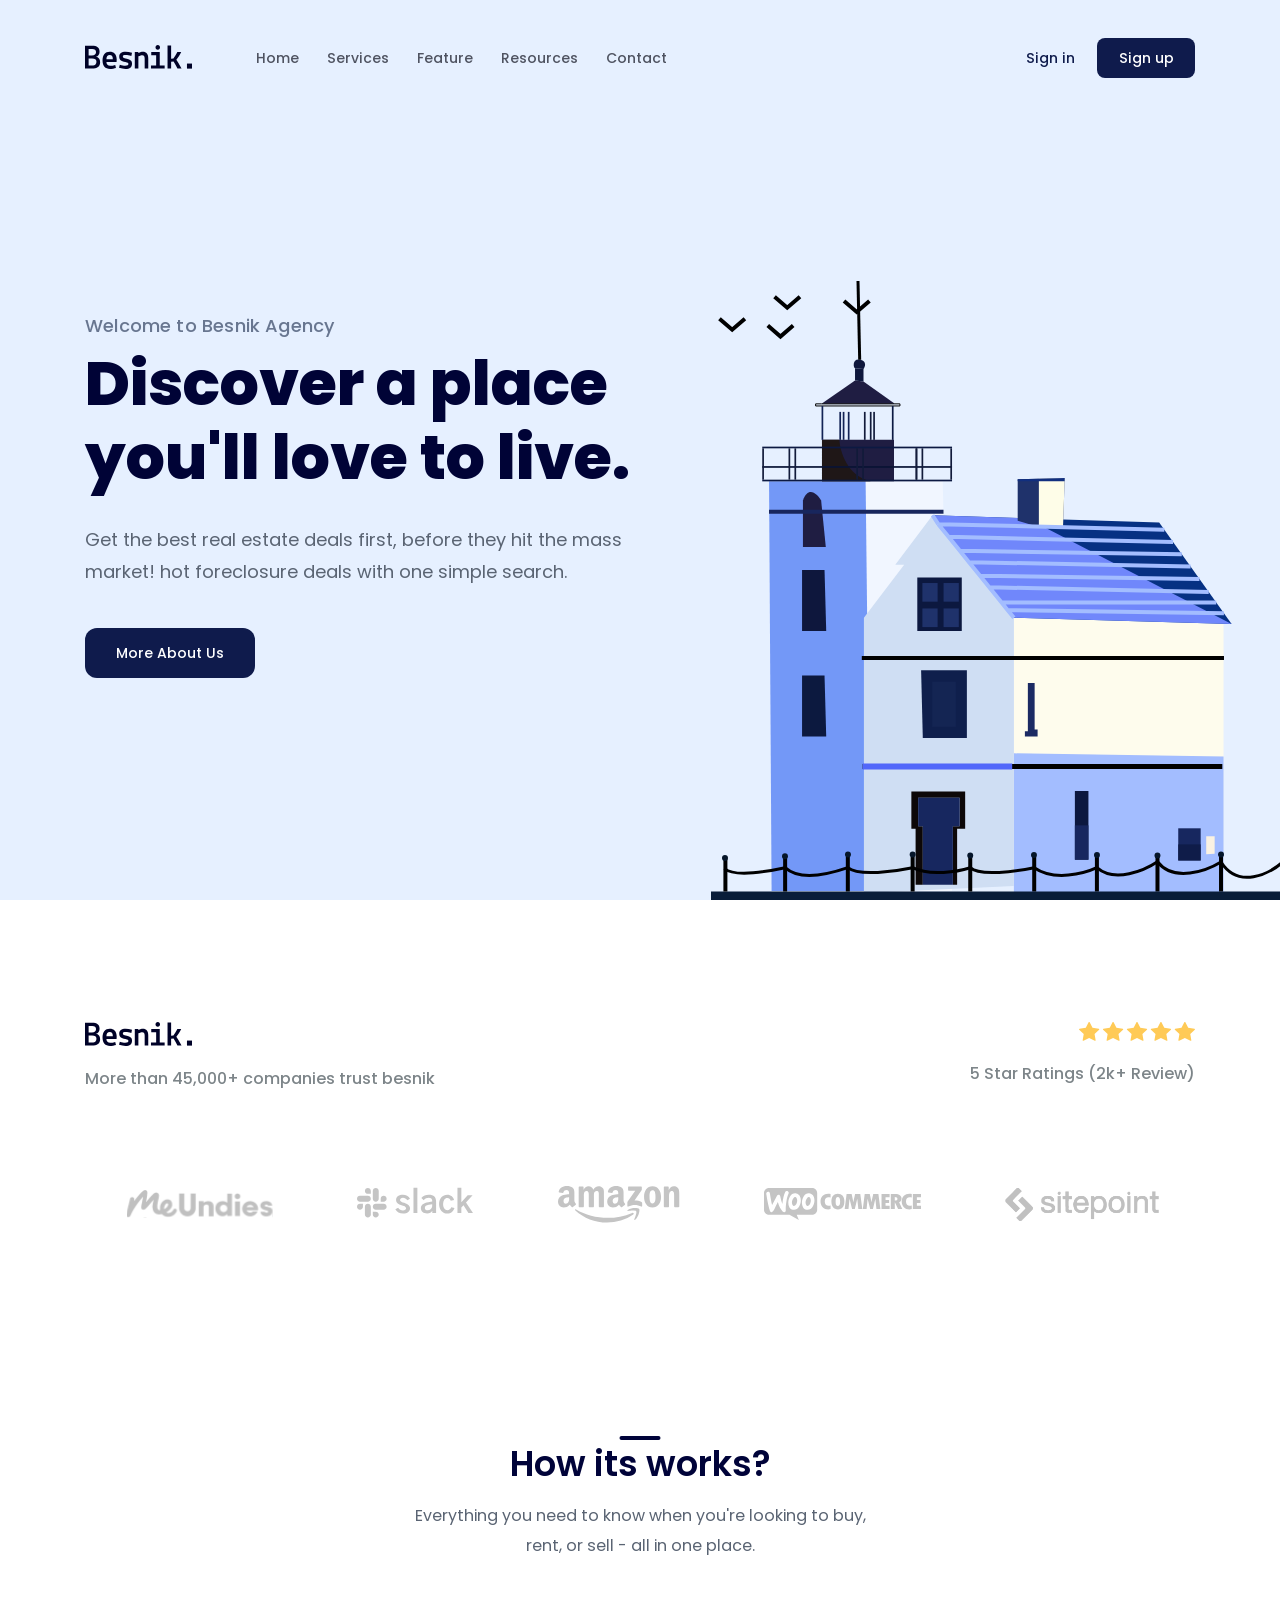
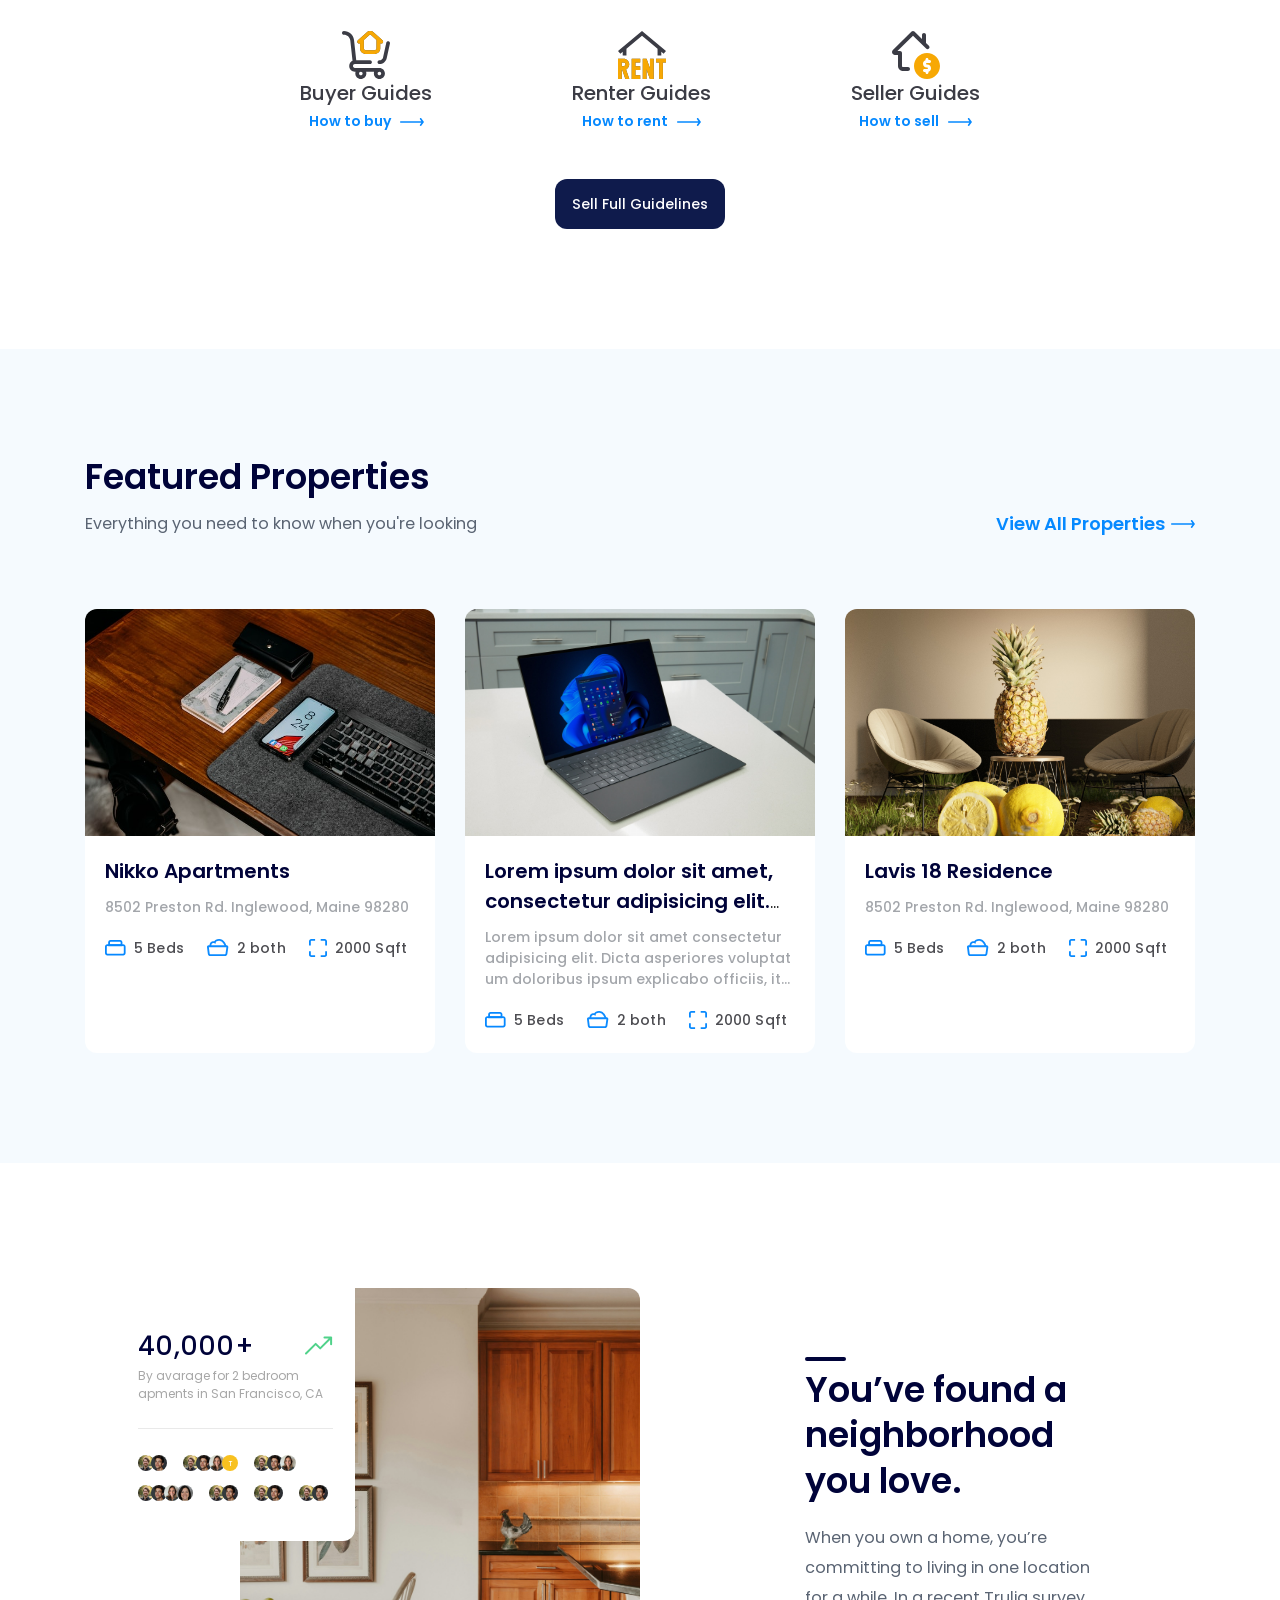
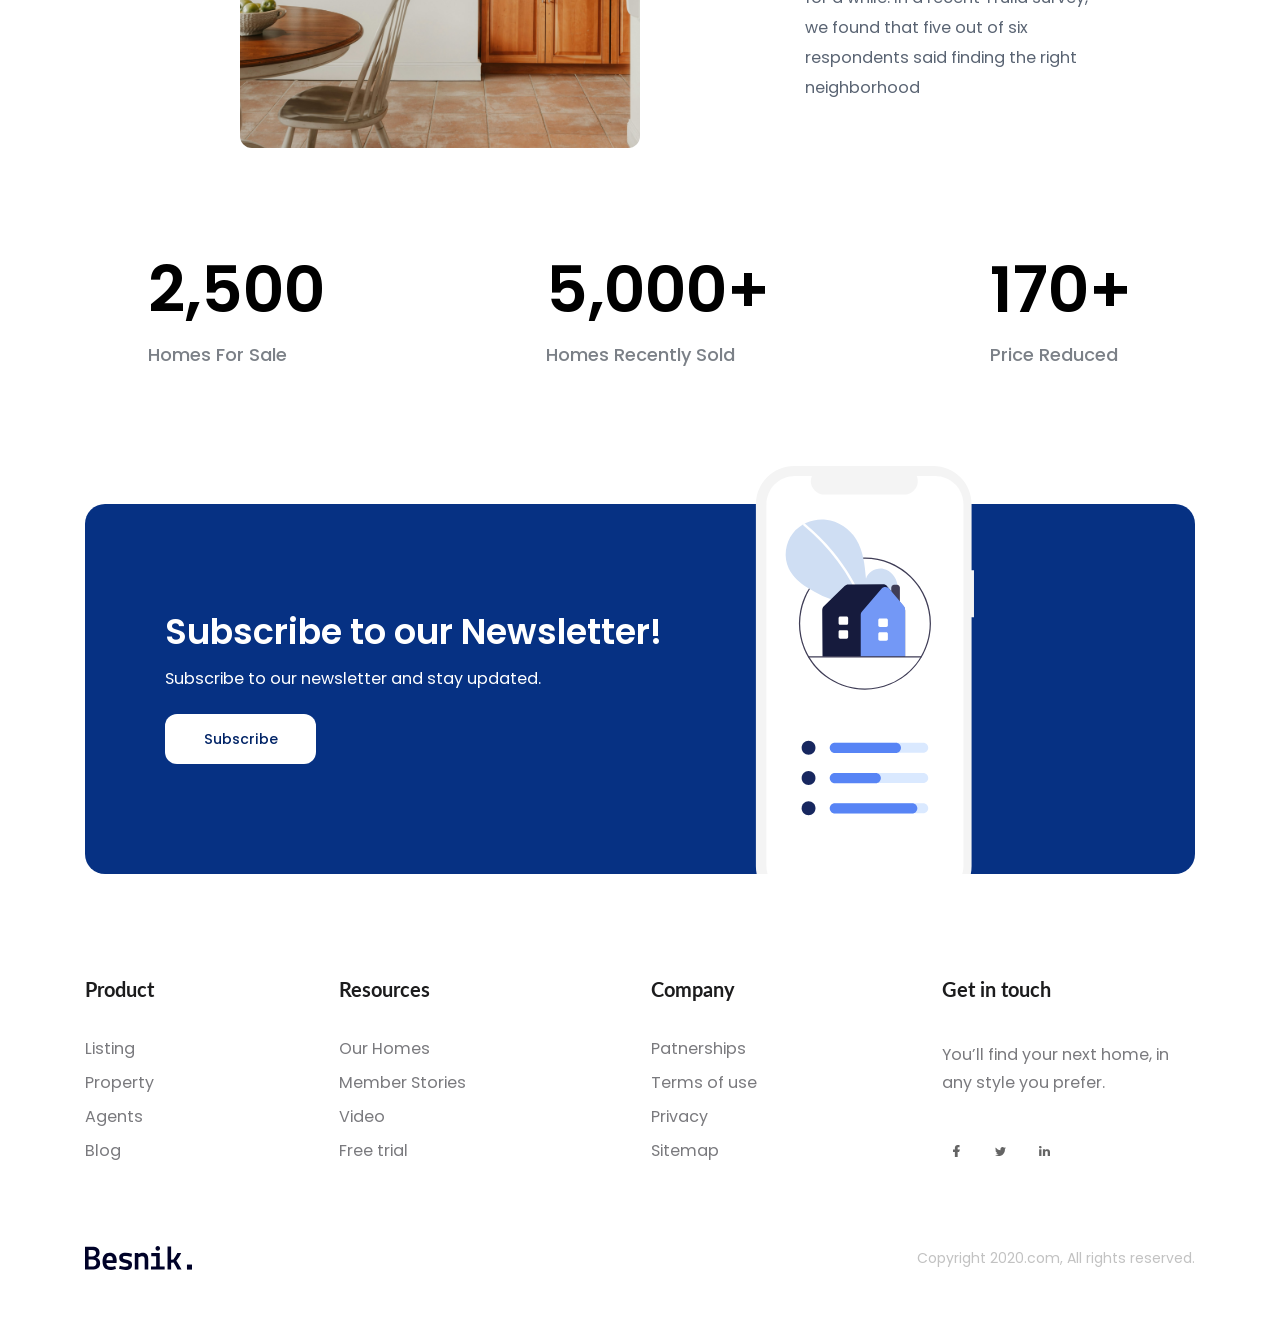
==== commit d607b114: "Center the content of .hero-wrap" ====
--- a/index.html
+++ b/index.html
@@ -18,17 +18,17 @@
         <link rel="stylesheet" href="./asset/css/style.css" />
     </head>
     <body>
-        <main id="home">
+        <main>
             <header class="fix-header">
                 <div class="content">
                     <nav class="navbar">
                         <!-- Logo -->
-                        <a href="/" alt="Besnik."
+                        <a href="#" alt="Besnik."
                             ><img src="./asset/img/logo.svg" alt="Besnik."
                         /></a>
                         <!-- Navigation -->
                         <ul>
-                            <li><a href="#home">Home</a></li>
+                            <li><a href="#">Home</a></li>
                             <li><a href="#services">Services</a></li>
                             <li><a href="#feature">Feature</a></li>
                             <li><a href="#resources">Resources</a></li>
@@ -45,25 +45,23 @@
             <!-- Hero-wrap -->
             <div class="hero-wrap">
                 <div class="content">
-                    <div class="hero">
-                        <div class="info">
-                            <p class="sub-title">Welcome to Besnik Agency</p>
-                            <h1 class="title">
-                                Discover a place you'll love to live.
-                            </h1>
-                            <p class="desc">
-                                Get the best real estate deals first, before
-                                they hit the mass market! hot foreclosure deals
-                                with one simple search.
-                            </p>
-                            <a href="!#" class="btn hero-cta">More About Us</a>
-                        </div>
-                        <img
-                            src="./asset/img/hero-img.svg"
-                            alt="Discover a place you'll love to live."
-                            class="hero-img"
-                        />
-                    </div>
+                    <div class="info">
+                        <p class="sub-title">Welcome to Besnik Agency</p>
+                        <h1 class="title">
+                            Discover a place you'll love to live.
+                        </h1>
+                        <p class="desc">
+                            Get the best real estate deals first, before they
+                            hit the mass market! hot foreclosure deals with one
+                            simple search.
+                        </p>
+                        <a href="!#" class="btn hero-cta">More About Us</a>
+                    </div>
+                    <img
+                        src="./asset/img/hero-img.svg"
+                        alt="Discover a place you'll love to live."
+                        class="hero-img"
+                    />
                 </div>
             </div>
             <!-- Clients -->
--- a/asset/css/style.css
+++ b/asset/css/style.css
@@ -59,6 +59,7 @@
     position: relative;
     display: flex;
     flex-direction: column;
+    justify-content: center;
     background-color: #E6F0FF;
     height: calc(100vh - 90px);
 }
@@ -94,27 +95,25 @@
     margin-left: 18px;
     border-radius: 8px;
 }
-.hero{
-    margin-top: 130px;
-}
-.hero .info{
+
+.hero-wrap .info{
     width: 51%;
 }
-.hero .sub-title{
+.hero-wrap .sub-title{
     color: #687690;/*color:#687691*/
     font-size: 1.8rem;
     font-weight: 500;
     line-height: 1.5;
     letter-spacing: 0.01em;
 }
-.hero .title{
+.hero-wrap .title{
     margin-top: 8px;
     color: #000336;
     font-size: 6.2rem;
     font-weight: 700;
     line-height: 1.19; /* 118.75% */
 }
-.hero .desc{
+.hero-wrap .desc{
     margin-top: 30px;
     color: #5A6473;
     font-size: 1.8rem;
